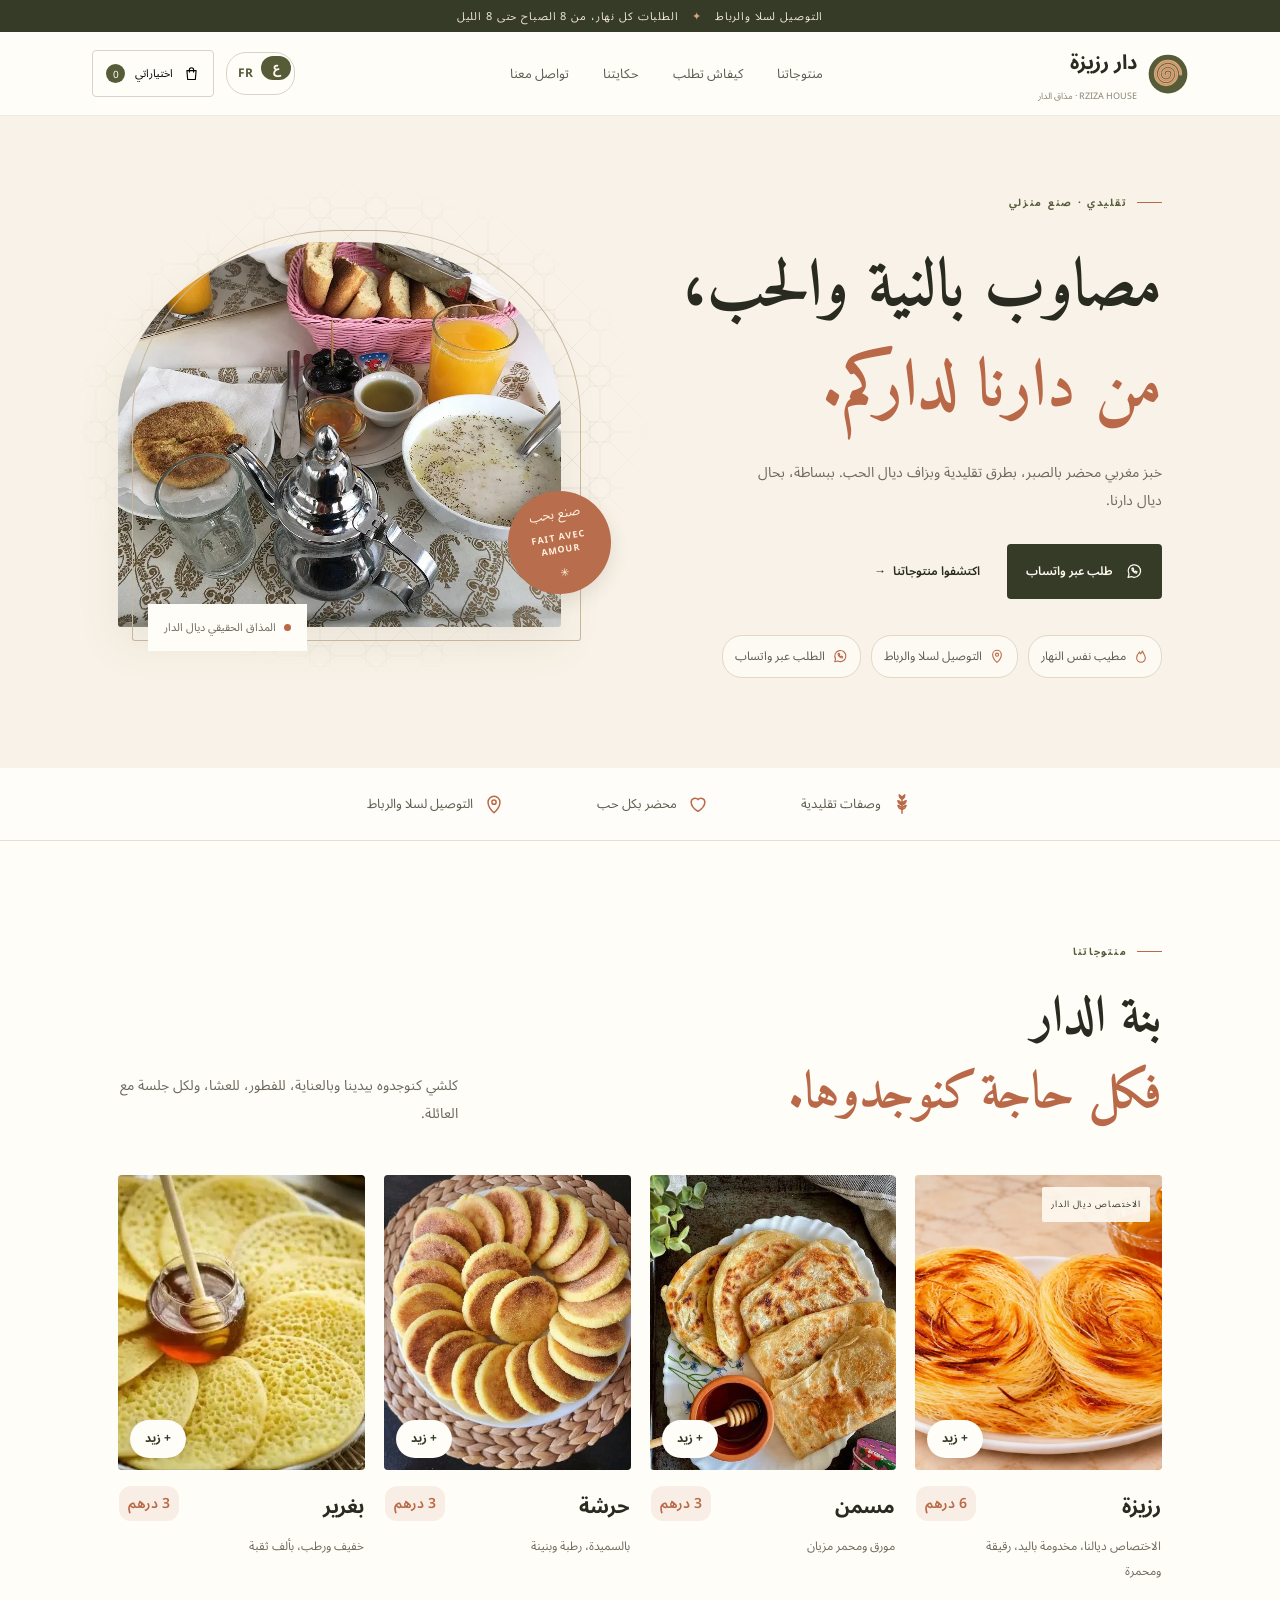
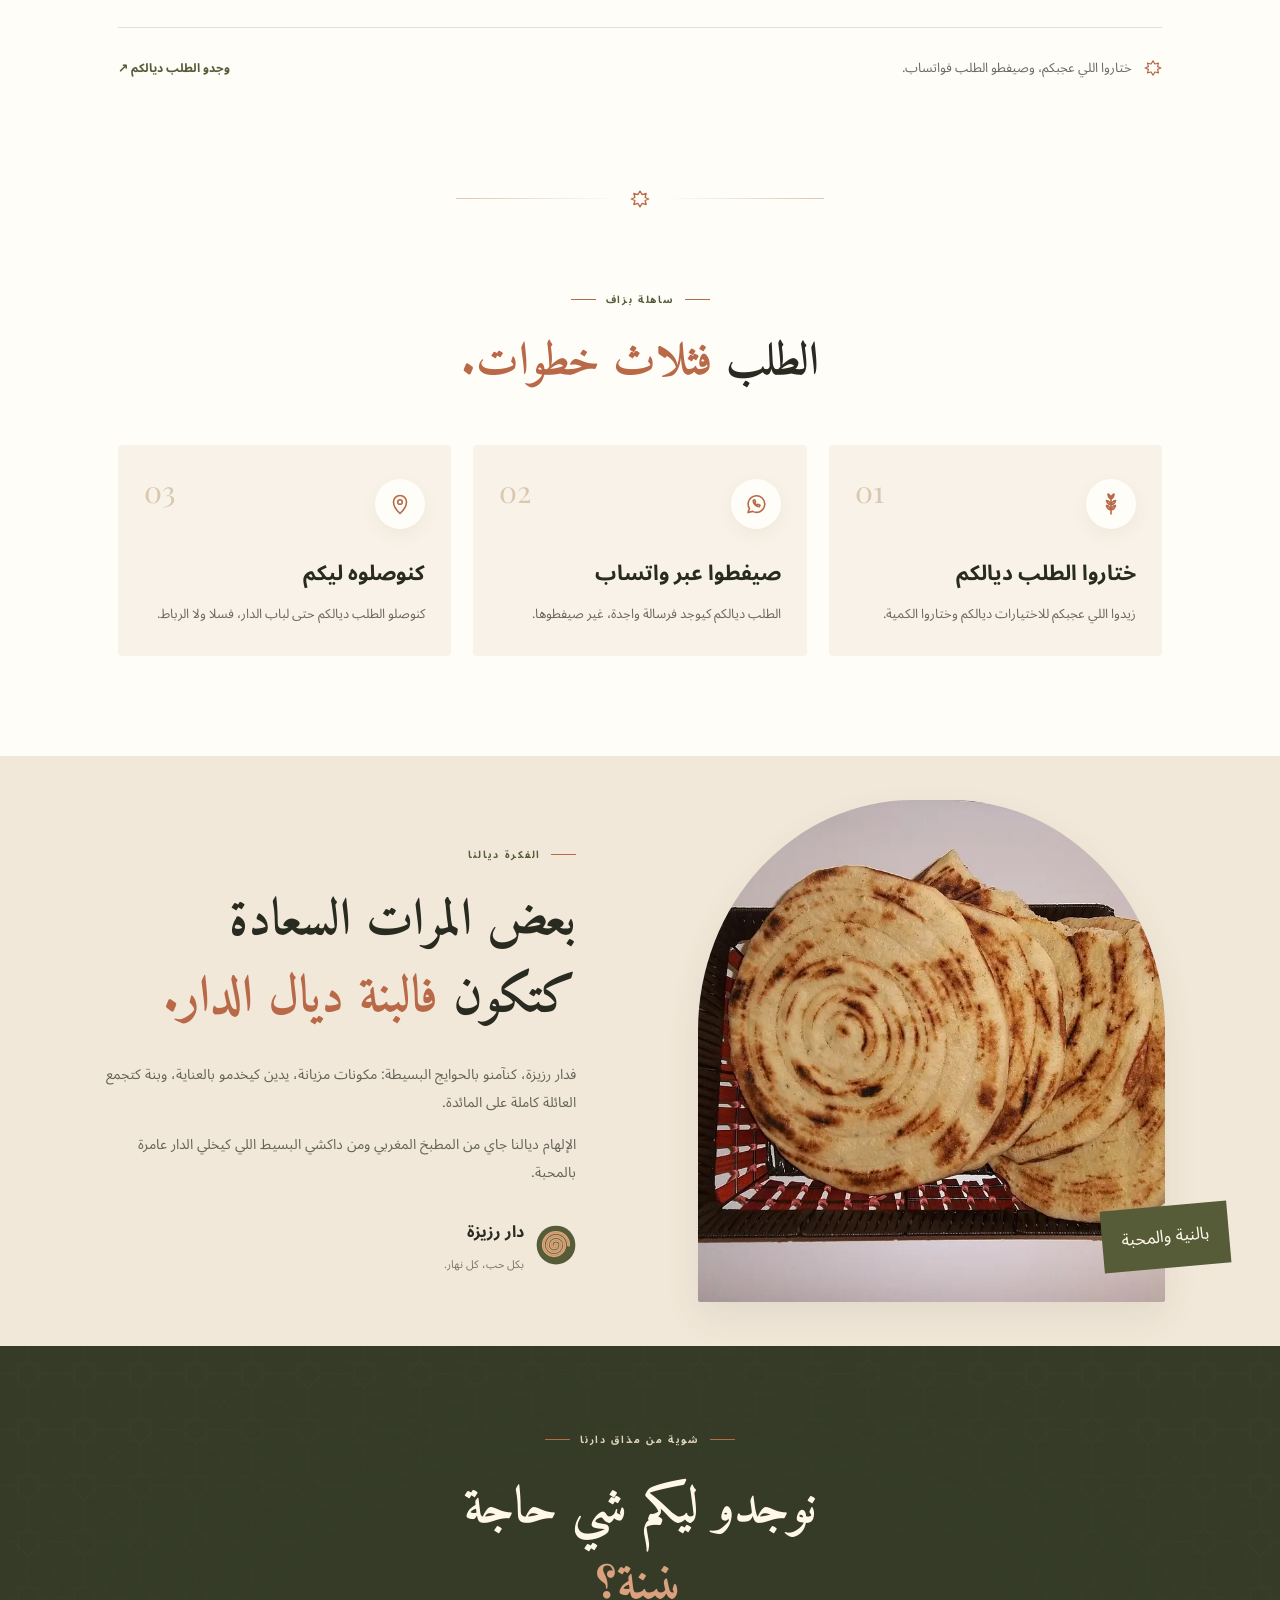
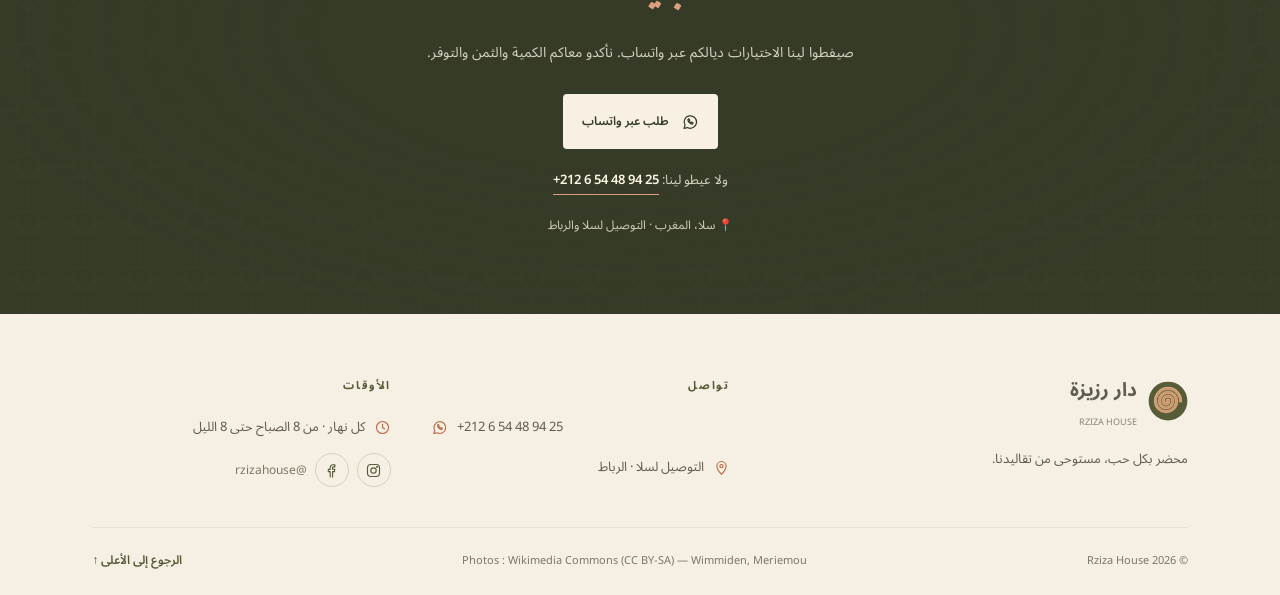
==== public/index.html @ 45915859 "Shop photos for msemen, harcha and baghrir Replaces the Wikimedia placeholders (and their credits) a" ====
<!doctype html>
<html lang="ar" dir="rtl">
<head>
  <meta charset="utf-8">
  <meta name="viewport" content="width=device-width,initial-scale=1">
  <meta name="theme-color" content="#f8f2e8">
  <title>دار رزيزة | Rziza House — مذاق الدار</title>
  <meta name="description" content="دار رزيزة — خبز مغربي تقليدي مصاوب بالنية والحب فسلا، كنوصلوه لسلا والرباط. طلب الرزيزة، المسمن، الحرشة والبغرير عبر واتساب.">

  <!-- Aperçu du lien quand il est partagé (WhatsApp, Facebook...).
       Changez le numéro ?v= quand vous remplacez og.jpg, sinon WhatsApp garde l'ancienne image. -->
  <meta property="og:type" content="website">
  <meta property="og:locale" content="ar_MA">
  <meta property="og:locale:alternate" content="fr_MA">
  <meta property="og:site_name" content="دار رزيزة · Rziza House">
  <meta property="og:title" content="دار رزيزة | Rziza House — مذاق الدار">
  <meta property="og:description" content="خبز مغربي مصاوب فالدار بسلا، كنوصلوه لسلا والرباط: الرزيزة، المسمن، الحرشة، البغرير. الطلب عبر واتساب.">
  <meta property="og:url" content="https://rziza-house.pages.dev/">
  <meta property="og:image" content="https://rziza-house.pages.dev/images/og.jpg?v=2">
  <meta property="og:image:width" content="1200">
  <meta property="og:image:height" content="630">
  <meta property="og:image:alt" content="دار رزيزة — مذاق الدار، التوصيل لسلا والرباط">
  <meta name="twitter:card" content="summary_large_image">
  <link rel="canonical" href="https://rziza-house.pages.dev/">

  <link rel="icon" href="favicon.svg" type="image/svg+xml">
  <link rel="preconnect" href="https://fonts.googleapis.com">
  <link rel="preconnect" href="https://fonts.gstatic.com" crossorigin>
  <link rel="stylesheet" href="https://fonts.googleapis.com/css2?family=DM+Sans:wght@400;500;600;700&family=Playfair+Display:wght@500;600;700&family=Noto+Sans+Arabic:wght@400;500;600;700&family=Amiri:wght@400;700&display=swap">
  <link rel="stylesheet" href="theme.css">
  <!-- Photo d'accueil chargée tout de suite (même fichier que celui choisi dans theme.css) -->
  <link rel="preload" as="image" type="image/webp" href="images/hero-640.webp" media="(max-width: 640px)">
  <link rel="preload" as="image" type="image/webp" href="images/hero.webp" media="(min-width: 641px)">

  <script src="products.js" defer></script>
  <script src="translations.js" defer></script>
  <script src="app.js" defer></script>
</head>
<body class="rtl">

<!-- Logo et icônes, réutilisés plus bas avec <use href="#..."> -->
<svg class="sprite" aria-hidden="true" focusable="false">
  <symbol id="logo-mark" viewBox="0 0 64 64">
    <circle cx="32" cy="32" r="31" fill="#565b38"/>
    <path d="M30.5 32A1.5 1.5 0 0 1 33.5 32A4.6 4.6 0 0 1 24.3 32A7.7 7.7 0 0 1 39.7 32A10.8 10.8 0 0 1 18.1 32A13.9 13.9 0 0 1 45.9 32A17 17 0 0 1 11.9 32A20.1 20.1 0 0 1 52.1 32" fill="none" stroke="#d8a77c" stroke-width="5" stroke-linecap="round"/>
    <path d="M30.5 32A1.5 1.5 0 0 1 33.5 32A4.6 4.6 0 0 1 24.3 32A7.7 7.7 0 0 1 39.7 32A10.8 10.8 0 0 1 18.1 32A13.9 13.9 0 0 1 45.9 32A17 17 0 0 1 11.9 32A20.1 20.1 0 0 1 52.1 32" fill="none" stroke="#a8683f" stroke-width="1.2" stroke-linecap="round" opacity=".45"/>
  </symbol>
  <symbol id="i-wheat" viewBox="0 0 24 24"><path d="M12 22V7M12 7c-2-1-3-3-3-5 2 1 3 3 3 5Zm0 0c2-1 3-3 3-5-2 1-3 3-3 5Zm0 6c-2.5-.5-4-2.5-4.5-4.5 2.5.5 4 2.5 4.5 4.5Zm0 0c2.5-.5 4-2.5 4.5-4.5-2.5.5-4 2.5-4.5 4.5Zm0 5c-2.5-.5-4-2.5-4.5-4.5 2.5.5 4 2.5 4.5 4.5Zm0 0c2.5-.5 4-2.5 4.5-4.5-2.5.5-4 2.5-4.5 4.5Z"/></symbol>
  <symbol id="i-heart" viewBox="0 0 24 24"><path d="M12 20s-7.5-4.6-7.5-10.2A4.3 4.3 0 0 1 12 7.2a4.3 4.3 0 0 1 7.5 2.6C19.5 15.4 12 20 12 20Z"/></symbol>
  <symbol id="i-pin" viewBox="0 0 24 24"><path d="M12 21.5s-6.5-5.8-6.5-11.5a6.5 6.5 0 0 1 13 0c0 5.7-6.5 11.5-6.5 11.5Z"/><circle cx="12" cy="10" r="2.3"/></symbol>
  <symbol id="i-flame" viewBox="0 0 24 24"><path d="M12 21.5a6.5 6.5 0 0 0 6.5-6.5c0-4.3-3.2-6.4-4.3-10.5-1 3-3 4.3-3 4.3s-1-1.1-1.2-3C7.7 8 5.5 11.2 5.5 15a6.5 6.5 0 0 0 6.5 6.5Z"/></symbol>
  <symbol id="i-chat" viewBox="0 0 24 24"><path d="M4 20.5l1.4-4.1A8.3 8.3 0 1 1 8.6 19.4L4 20.5Z"/><path d="M9.2 8.6c-.3 2.9 3.3 6.5 6.2 6.2l.6-1.6-2-1-.9.8c-1-.4-1.9-1.3-2.3-2.3l.8-.9-1-2-1.4.8Z"/></symbol>
  <symbol id="i-bag" viewBox="0 0 24 24"><path d="M5.5 8h13l-1.1 12.5H6.6L5.5 8Z"/><path d="M9 10V6.8a3 3 0 0 1 6 0V10"/></symbol>
  <symbol id="i-clock" viewBox="0 0 24 24"><circle cx="12" cy="12" r="8.5"/><path d="M12 7.5V12l3 2"/></symbol>
  <symbol id="i-instagram" viewBox="0 0 24 24"><rect x="3.5" y="3.5" width="17" height="17" rx="5"/><circle cx="12" cy="12" r="3.8"/><circle cx="17" cy="7" r=".6"/></symbol>
  <symbol id="i-facebook" viewBox="0 0 24 24"><path d="M13.5 21v-7.5h2.7l.4-3.2h-3.1V8.4c0-.9.3-1.6 1.6-1.6h1.7V4a21 21 0 0 0-2.5-.1c-2.4 0-4.1 1.5-4.1 4.2v2.3H7.5v3.2h2.7V21"/></symbol>
  <symbol id="i-star" viewBox="0 0 24 24"><path d="M12 2.5l2.6 4.2 4.8-1.3-1.3 4.8 4.4 1.8-4.4 1.8 1.3 4.8-4.8-1.3L12 21.5l-2.6-4.2-4.8 1.3 1.3-4.8L1.5 12l4.4-1.8-1.3-4.8 4.8 1.3L12 2.5Z"/></symbol>
</svg>

<div class="topline">
  <span data-i18n="topline">التوصيل لسلا والرباط</span>
  <span class="top-dot">✦</span>
  <span data-i18n="topline2">الطلبات كل نهار، من 8 الصباح حتى 8 الليل</span>
</div>

<header class="header" id="siteHeader">
  <a class="brand" href="#accueil" aria-label="Rziza House">
    <svg class="brand-mark" aria-hidden="true"><use href="#logo-mark"/></svg>
    <span class="brand-copy">
      <strong data-i18n="brandName">دار رزيزة</strong>
      <small data-i18n="brandSub">RZIZA HOUSE · مذاق الدار</small>
    </span>
  </a>
  <nav class="nav" id="mainNav">
    <a href="#produits" data-i18n="navProducts">منتوجاتنا</a>
    <a href="#commander" data-i18n="navHow">كيفاش تطلب</a>
    <a href="#histoire" data-i18n="navStory">حكايتنا</a>
    <a href="#contact" data-i18n="navContact">تواصل معنا</a>
  </nav>
  <div class="header-actions">
    <button id="langBtn" class="lang-toggle" type="button" data-i18n-aria="langLabel" aria-label="بدل اللغة">
      <span data-lang="fr">FR</span><span data-lang="ar">ع</span>
    </button>
    <button id="cartBtn" class="cart-btn" type="button">
      <svg class="icon" aria-hidden="true"><use href="#i-bag"/></svg>
      <span data-i18n="basket">اختياراتي</span>
      <span id="cartCount" class="cart-count">0</span>
    </button>
    <button id="menuBtn" class="menu-btn" type="button" aria-expanded="false" aria-controls="mainNav" data-i18n-aria="menuLabel" aria-label="القائمة">☰</button>
  </div>
</header>

<main>
  <section class="hero" id="accueil">
    <div class="hero-copy">
      <div class="eyebrow"><span class="eyebrow-line"></span><span data-i18n="eyebrow">تقليدي · صنع منزلي</span></div>
      <h1 data-i18n="heroTitle">مصاوب بالنية والحب،<br><em>من دارنا لداركم.</em></h1>
      <p class="hero-text" data-i18n="heroText">خبز مغربي محضر بالصبر، بطرق تقليدية وبزاف ديال الحب. ببساطة، بحال ديال دارنا.</p>
      <div class="hero-buttons">
        <a id="heroWhatsapp" class="btn btn-dark" href="#" target="_blank" rel="noopener">
          <svg class="icon" aria-hidden="true"><use href="#i-chat"/></svg>
          <span data-i18n="whatsappCta">طلب عبر واتساب</span>
        </a>
        <a class="text-link" href="#produits"><span data-i18n="discover">اكتشفوا منتوجاتنا</span><span class="arrow">→</span></a>
      </div>
      <ul class="hero-badges">
        <li><svg class="icon" aria-hidden="true"><use href="#i-flame"/></svg><span data-i18n="badgeFresh">مطيب نفس النهار</span></li>
        <li><svg class="icon" aria-hidden="true"><use href="#i-pin"/></svg><span data-i18n="badgeDelivery">التوصيل لسلا والرباط</span></li>
        <li><svg class="icon" aria-hidden="true"><use href="#i-chat"/></svg><span data-i18n="badgeWhatsapp">الطلب عبر واتساب</span></li>
      </ul>
    </div>
    <div class="hero-visual">
      <div class="hero-photo"></div>
      <div class="hero-stamp"><span>صنع بحب</span><strong>FAIT AVEC<br>AMOUR</strong><span class="stamp-star">✳</span></div>
      <div class="hero-caption"><span class="caption-dot"></span><span data-i18n="heroCaption">المذاق الحقيقي ديال الدار</span></div>
    </div>
  </section>

  <section class="promise-strip">
    <div><svg class="promise-icon" aria-hidden="true"><use href="#i-wheat"/></svg><span data-i18n="promise1">وصفات تقليدية</span></div>
    <div><svg class="promise-icon" aria-hidden="true"><use href="#i-heart"/></svg><span data-i18n="promise2">محضر بكل حب</span></div>
    <div><svg class="promise-icon" aria-hidden="true"><use href="#i-pin"/></svg><span data-i18n="promise3">التوصيل لسلا والرباط</span></div>
  </section>

  <section class="products section-pad" id="produits">
    <div class="section-heading" data-reveal>
      <div>
        <div class="eyebrow"><span class="eyebrow-line"></span><span data-i18n="ourSelection">منتوجاتنا</span></div>
        <h2 data-i18n="productsTitle">بنة الدار<br><em>فكل حاجة كنوجدوها.</em></h2>
      </div>
      <p data-i18n="productsIntro">كلشي كنوجدوه بيدينا وبالعناية، للفطور، للعشا، ولكل جلسة مع العائلة.</p>
    </div>
    <!-- Les cartes produits sont créées par app.js à partir de products.js -->
    <div class="product-grid" id="productGrid" data-reveal></div>
    <div class="order-hint">
      <svg class="hint-icon" aria-hidden="true"><use href="#i-star"/></svg>
      <span data-i18n="orderHint">ختاروا اللي عجبكم، وصيفطو الطلب فواتساب.</span>
      <button id="orderFromProducts" class="inline-link" type="button" data-i18n="startOrder">وجدو الطلب ديالكم ↗</button>
    </div>
  </section>

  <section class="how section-pad" id="commander">
    <div class="ornament" aria-hidden="true"><span></span><svg><use href="#i-star"/></svg><span></span></div>
    <div class="how-heading" data-reveal>
      <div class="eyebrow"><span class="eyebrow-line"></span><span data-i18n="howEyebrow">ساهلة بزاف</span><span class="eyebrow-line"></span></div>
      <h2 data-i18n="howTitle">الطلب <em>فثلاث خطوات.</em></h2>
    </div>
    <ol class="steps" data-reveal>
      <li>
        <span class="step-icon"><svg aria-hidden="true"><use href="#i-wheat"/></svg></span>
        <span class="step-num">01</span>
        <h3 data-i18n="step1Title">ختاروا الطلب ديالكم</h3>
        <p data-i18n="step1Text">زيدوا اللي عجبكم للاختيارات ديالكم وختاروا الكمية.</p>
      </li>
      <li>
        <span class="step-icon"><svg aria-hidden="true"><use href="#i-chat"/></svg></span>
        <span class="step-num">02</span>
        <h3 data-i18n="step2Title">صيفطوا عبر واتساب</h3>
        <p data-i18n="step2Text">الطلب ديالكم كيوجد فرسالة واجدة، غير صيفطوها.</p>
      </li>
      <li>
        <span class="step-icon"><svg aria-hidden="true"><use href="#i-pin"/></svg></span>
        <span class="step-num">03</span>
        <h3 data-i18n="step3Title">كنوصلوه ليكم</h3>
        <p data-i18n="step3Text">كنوصلو الطلب ديالكم حتى لباب الدار، فسلا ولا الرباط.</p>
      </li>
    </ol>
  </section>

  <section class="story" id="histoire">
    <div class="story-image">
      <div class="story-image-inner"></div>
      <span class="story-label">بالنية والمحبة</span>
    </div>
    <div class="story-copy" data-reveal>
      <div class="eyebrow"><span class="eyebrow-line"></span><span data-i18n="ourPhilosophy">الفكرة ديالنا</span></div>
      <h2 data-i18n="storyTitle">بعض المرات السعادة<br>كتكون <em>فالبنة ديال الدار.</em></h2>
      <p data-i18n="storyP1">فدار رزيزة، كنآمنو بالحوايج البسيطة: مكونات مزيانة، يدين كيخدمو بالعناية، وبنة كتجمع العائلة كاملة على المائدة.</p>
      <p data-i18n="storyP2">الإلهام ديالنا جاي من المطبخ المغربي ومن داكشي البسيط اللي كيخلي الدار عامرة بالمحبة.</p>
      <div class="signature">
        <svg class="signature-mark" aria-hidden="true"><use href="#logo-mark"/></svg>
        <span><strong data-i18n="brandName">دار رزيزة</strong><small data-i18n="signature">بكل حب، كل نهار.</small></span>
      </div>
    </div>
  </section>

  <section class="cta" id="contact">
    <div class="cta-inner" data-reveal>
      <div class="eyebrow"><span class="eyebrow-line"></span><span data-i18n="freshFromUs">شوية من مذاق دارنا</span><span class="eyebrow-line"></span></div>
      <h2 data-i18n="ctaTitle">نوجدو ليكم شي حاجة<br><em>بنينة؟</em></h2>
      <p data-i18n="ctaText">صيفطوا لينا الاختيارات ديالكم عبر واتساب. نأكدو معاكم الكمية والثمن والتوفر.</p>
      <a id="contactWhatsapp" class="btn btn-cream" href="#" target="_blank" rel="noopener">
        <svg class="icon" aria-hidden="true"><use href="#i-chat"/></svg>
        <span data-i18n="whatsappCta">طلب عبر واتساب</span>
      </a>
      <p class="cta-phone"><span data-i18n="orCall">ولا عيطو لينا:</span> <a data-phone-link href="#" dir="ltr"></a></p>
      <small data-i18n="areaNote">📍 سلا، المغرب · التوصيل لسلا والرباط</small>
    </div>
  </section>
</main>

<footer class="footer">
  <div class="footer-grid">
    <div class="footer-about">
      <a class="brand footer-brand" href="#accueil">
        <svg class="brand-mark" aria-hidden="true"><use href="#logo-mark"/></svg>
        <span class="brand-copy">
          <strong data-i18n="brandName">دار رزيزة</strong>
          <small data-i18n="footerSub">RZIZA HOUSE</small>
        </span>
      </a>
      <p data-i18n="footerLine">محضر بكل حب، مستوحى من تقاليدنا.</p>
    </div>
    <div class="footer-col">
      <h4 data-i18n="footerContact">تواصل</h4>
      <a class="footer-item" data-phone-link href="#" dir="ltr"><svg class="icon" aria-hidden="true"><use href="#i-chat"/></svg><span data-phone></span></a>
      <p class="footer-item"><svg class="icon" aria-hidden="true"><use href="#i-pin"/></svg><span data-i18n="footerZones">التوصيل لسلا · الرباط</span></p>
    </div>
    <div class="footer-col">
      <h4 data-i18n="footerHours">الأوقات</h4>
      <p class="footer-item"><svg class="icon" aria-hidden="true"><use href="#i-clock"/></svg><span data-i18n="hoursText">كل نهار · من 8 الصباح حتى 8 الليل</span></p>
      <div class="socials">
        <a id="instagramLink" href="#" aria-label="Instagram"><svg class="icon" aria-hidden="true"><use href="#i-instagram"/></svg></a>
        <a id="facebookLink" href="#" aria-label="Facebook"><svg class="icon" aria-hidden="true"><use href="#i-facebook"/></svg></a>
        <span class="social-handle">@rzizahouse</span>
      </div>
    </div>
  </div>
  <div class="footer-bottom">
    <span>© <span id="year">2026</span> Rziza House</span>
    <span class="credits">Photos : Wikimedia Commons (CC BY-SA) — Wimmiden, Meriemou</span>
    <a href="#accueil" class="back-top" data-i18n="backTop">الرجوع إلى الأعلى ↑</a>
  </div>
</footer>

<!-- Panier -->
<div id="cartOverlay" class="overlay" hidden>
  <section class="cart-panel" role="dialog" aria-modal="true" aria-labelledby="cartTitle">
    <div class="cart-header">
      <div>
        <span class="eyebrow"><span class="eyebrow-line"></span><span data-i18n="yourSelection">اختياراتكم</span></span>
        <h2 id="cartTitle" data-i18n="cartTitle">السلة ديالكم</h2>
      </div>
      <button id="closeCart" class="close-btn" type="button" data-i18n-aria="closeLabel" aria-label="سد">×</button>
    </div>

    <div id="cartItems" class="cart-items"></div>
    <div id="cartEmpty" class="cart-empty">
      <svg class="cart-empty-icon" aria-hidden="true"><use href="#i-bag"/></svg>
      <p data-i18n="emptyCart">مازال ما اخترتوا حتى منتوج.</p>
      <button id="browseBtn" class="inline-link" type="button" data-i18n="browseProducts">اكتشفوا المنتوجات ↗</button>
    </div>

    <div class="cart-bottom">
      <div id="cartTotal" class="cart-total" hidden>
        <span data-i18n="totalLabel">المجموع التقريبي</span>
        <strong id="cartTotalValue"></strong>
      </div>

      <div id="orderDetails" class="order-details" hidden>
        <span class="details-title" data-i18n="detailsTitle">المعلومات ديالكم</span>
        <label class="field">
          <span data-i18n="nameLabel">السمية ديالكم</span>
          <input id="custName" type="text" autocomplete="given-name" maxlength="60">
        </label>
        <div class="delivery-fields">
          <small class="delivery-note" data-i18n="deliveryNote">التوصيل غير لسلا والرباط.</small>
          <div class="mode-toggle" role="radiogroup">
            <label><input type="radio" name="city" value="sale" checked><span data-i18n="citySale">سلا</span></label>
            <label><input type="radio" name="city" value="rabat"><span data-i18n="cityRabat">الرباط</span></label>
          </div>
          <label class="field">
            <span data-i18n="addressLabel">الحي / العنوان</span>
            <input id="custAddress" type="text" autocomplete="street-address" maxlength="120">
          </label>
        </div>
        <label class="field">
          <span data-i18n="whenLabel">إمتى؟</span>
          <input id="custWhen" type="text" maxlength="60" data-i18n-ph="whenPlaceholder" placeholder="مثلاً غدا الصباح">
        </label>
      </div>

      <p data-i18n="priceNote">الثمن تقريبي وبلا مصاريف التوصيل. كلشي كيتأكد عبر واتساب.</p>
      <button id="sendOrder" class="btn btn-dark order-submit" type="button">
        <span data-i18n="sendWhatsapp">صيفط الطلب عبر واتساب</span>
        <svg class="icon" aria-hidden="true"><use href="#i-chat"/></svg>
      </button>
    </div>
  </section>
</div>

<button id="floatOrder" class="float-order" type="button">
  <svg class="icon" aria-hidden="true"><use href="#i-chat"/></svg>
  <span data-i18n="orderShortcut">طلب</span>
  <span id="floatCount" class="float-count" hidden>0</span>
</button>
<div id="toast" class="toast" role="status" aria-live="polite"></div>

</body>
</html>
---- public/theme.css ----
:root {
  --cream: #f8f2e8;
  --paper: #fffdf8;
  --ink: #292b20;
  --muted: #777568;
  --olive: #565b38;
  --olive-dark: #353b27;
  --terracotta: #b96947;
  --line: #e7dfd1;
  --serif: "Playfair Display", Georgia, serif;
  --sans: "DM Sans", Arial, sans-serif;
  --arabic: "Noto Sans Arabic", sans-serif;
  --arabic-display: "Amiri", "Noto Sans Arabic", serif;
  --radius: 4px;
}
* {
  box-sizing: border-box;
}
[hidden] {
  display: none !important;
}
html {
  scroll-behavior: smooth;
  scroll-padding-top: 90px;
}
body {
  margin: 0;
  background: var(--paper);
  color: var(--ink);
  font-family: var(--sans);
  font-size: 14px;
  -webkit-font-smoothing: antialiased;
}
button,
a {
  font: inherit;
}
a {
  color: inherit;
  text-decoration: none;
}
button {
  cursor: pointer;
}
.topline {
  height: 32px;
  background: var(--olive-dark);
  color: #f4e9d7;
  display: flex;
  align-items: center;
  justify-content: center;
  gap: 13px;
  font-size: 11px;
  letter-spacing: 0.08em;
}
.top-dot {
  color: #d8a77c;
}
.header {
  height: 84px;
  display: flex;
  align-items: center;
  justify-content: space-between;
  padding: 0 7.2%;
  border-bottom: 1px solid rgba(65, 62, 47, 0.09);
  background: var(--paper);
  position: sticky;
  top: 0;
  z-index: 10;
  transition:
    height 0.25s,
    box-shadow 0.25s;
}
.header.scrolled {
  height: 70px;
  box-shadow: 0 6px 24px #3a33200f;
}
.brand {
  display: flex;
  align-items: center;
  gap: 11px;
}
.brand-mark {
  width: 40px;
  height: 40px;
  flex-shrink: 0;
  transition:
    width 0.25s,
    height 0.25s;
}
.header.scrolled .brand-mark {
  width: 34px;
  height: 34px;
}
.brand-copy {
  display: flex;
  flex-direction: column;
  gap: 3px;
}
.brand-copy strong {
  font-family: var(--serif);
  font-size: 20px;
  letter-spacing: -0.04em;
}
.brand-copy small {
  font-size: 9px;
  letter-spacing: 0.12em;
  color: #898675;
}
.nav {
  display: flex;
  gap: 34px;
  color: #5e5d51;
  font-size: 13px;
}
.nav a:hover,
.text-link:hover,
.inline-link:hover {
  color: var(--terracotta);
}
.header-actions {
  display: flex;
  align-items: center;
  gap: 12px;
}
.lang-toggle {
  display: flex;
  border: 1px solid #d8d3c7;
  background: transparent;
  border-radius: 20px;
  padding: 3px;
  direction: ltr;
}
.lang-toggle span {
  min-width: 30px;
  padding: 5px 8px;
  border-radius: 16px;
  font-size: 12px;
  font-weight: 700;
  color: var(--olive);
  text-align: center;
  transition:
    background 0.2s,
    color 0.2s;
}
.lang-toggle span[data-lang="ar"] {
  font-family: var(--arabic);
  font-size: 13px;
  line-height: 1.1;
}
.lang-toggle span.active {
  background: var(--olive);
  color: #fff8eb;
}
.cart-btn {
  border: 1px solid #d8d3c7;
  background: transparent;
  border-radius: var(--radius);
  padding: 11px 13px;
  font-size: 11px;
  display: flex;
  gap: 10px;
  align-items: center;
}
.cart-count {
  display: grid;
  place-items: center;
  background: var(--olive);
  color: white;
  border-radius: 50%;
  width: 19px;
  height: 19px;
  font-size: 10px;
}
.menu-btn {
  display: none;
  border: 0;
  background: transparent;
  font-size: 22px;
}
.hero {
  padding: 76px 9.2% 78px;
  display: grid;
  grid-template-columns: 1fr 0.93fr;
  gap: 8%;
  align-items: center;
  min-height: 540px;
  background: var(--cream);
  overflow: hidden;
}
.hero-copy {
  max-width: 530px;
  padding-bottom: 12px;
}
.eyebrow {
  display: flex;
  align-items: center;
  gap: 10px;
  font-size: 10px;
  font-weight: 700;
  letter-spacing: 0.17em;
  color: var(--olive);
}
.eyebrow-line {
  height: 1px;
  width: 25px;
  background: var(--terracotta);
  display: inline-block;
}
.hero h1,
.section-heading h2,
.story h2,
.cta h2 {
  font-family: var(--serif);
  font-weight: 500;
  letter-spacing: -0.055em;
  line-height: 1.12;
}
.hero h1 {
  font-size: clamp(43px, 5.2vw, 70px);
  margin: 26px 0 20px;
}
.hero h1 em,
.section-heading h2 em,
.story h2 em,
.cta h2 em {
  font-weight: 500;
  color: var(--terracotta);
}
.hero-text {
  font-size: 14px;
  line-height: 1.95;
  color: #6c6a5e;
  max-width: 425px;
}
.hero-buttons {
  display: flex;
  align-items: center;
  gap: 27px;
  margin-top: 29px;
}
.btn {
  display: inline-flex;
  align-items: center;
  justify-content: center;
  gap: 24px;
  padding: 15px 19px;
  border: 0;
  font-size: 12px;
  font-weight: 600;
  transition:
    transform 0.2s,
    background 0.2s;
}
.btn:hover {
  transform: translateY(-2px);
}
.btn-dark {
  background: var(--olive-dark);
  color: #fffaf0;
}
.btn-dark:hover {
  background: #4d5634;
}
.text-link {
  font-size: 12px;
  font-weight: 600;
}
.text-link .arrow {
  padding-left: 7px;
}
.hero-badges {
  display: flex;
  flex-wrap: wrap;
  gap: 10px;
  margin: 36px 0 0;
  padding: 0;
  list-style: none;
}
.hero-badges li {
  display: flex;
  align-items: center;
  gap: 7px;
  padding: 8px 12px;
  background: #fffdf8b3;
  border: 1px solid #e3d8c4;
  border-radius: 20px;
  font-size: 12px;
  color: #5f5d51;
}
.hero-badges .icon {
  width: 16px;
  height: 16px;
  color: var(--terracotta);
}
.hero-visual {
  position: relative;
  z-index: 0;
  min-width: 0;
  padding: 12px 20px 24px 0;
}
.hero-visual:after {
  content: "";
  position: absolute;
  inset: -50px -70px -30px -50px;
  z-index: -1;
  background: url("data:image/svg+xml,%3Csvg%20xmlns%3D%22http%3A%2F%2Fwww.w3.org%2F2000%2Fsvg%22%20width%3D%2256%22%20height%3D%2256%22%20viewBox%3D%220%200%2056%2056%22%3E%3Cg%20fill%3D%22none%22%20stroke%3D%22%23565b38%22%20stroke-opacity%3D%220.16%22%20stroke-width%3D%221%22%3E%3Crect%20x%3D%2218%22%20y%3D%2218%22%20width%3D%2220%22%20height%3D%2220%22%2F%3E%3Crect%20x%3D%2218%22%20y%3D%2218%22%20width%3D%2220%22%20height%3D%2220%22%20transform%3D%22rotate(45%2028%2028)%22%2F%3E%3Cpath%20d%3D%22M28%200v13.9M28%2042.1V56M0%2028h13.9M42.1%2028H56M0%200l18%2018M56%200L38%2018M0%2056l18-18M56%2056L38%2038%22%2F%3E%3C%2Fg%3E%3C%2Fsvg%3E");
  -webkit-mask-image: radial-gradient(closest-side, #000 55%, transparent);
  mask-image: radial-gradient(closest-side, #000 55%, transparent);
  pointer-events: none;
}
.hero-photo {
  height: 385px;
  background-image: url("images/hero.jpg");
  background-image: image-set(url("images/hero.webp") type("image/webp"), url("images/hero.jpg") type("image/jpeg"));
  background-size: cover;
  background-position: center;
  border-radius: 46% 46% 3px 3px;
  box-shadow: 0 16px 45px #67573a17;
}
.hero-visual:before {
  content: "";
  position: absolute;
  inset: 0 0 10px 14px;
  border: 1px solid #c8b69c;
  border-radius: 46% 46% 3px 3px;
  pointer-events: none;
}
.hero-stamp {
  position: absolute;
  left: -30px;
  bottom: 57px;
  width: 103px;
  height: 103px;
  border-radius: 50%;
  background: #b86d4c;
  color: #fff2df;
  display: flex;
  flex-direction: column;
  align-items: center;
  justify-content: center;
  gap: 4px;
  transform: rotate(-10deg);
  box-shadow: 0 7px 18px #54331f1c;
}
.hero-stamp span:first-child {
  font-family: var(--arabic);
  font-size: 13px;
}
.hero-stamp strong {
  text-align: center;
  font-size: 9px;
  letter-spacing: 0.12em;
  line-height: 1.4;
}
.stamp-star {
  font-size: 11px;
}
.hero-caption {
  position: absolute;
  bottom: 0;
  right: 30px;
  display: flex;
  align-items: center;
  gap: 8px;
  background: var(--paper);
  padding: 12px 16px;
  font-size: 11px;
  color: #6d6b5d;
}
.caption-dot {
  width: 7px;
  height: 7px;
  background: var(--terracotta);
  border-radius: 50%;
}
.promise-strip {
  display: flex;
  justify-content: center;
  gap: 8%;
  padding: 22px 5%;
  background: #fffdf9;
  border-bottom: 1px solid var(--line);
}
.promise-strip > div {
  display: flex;
  align-items: center;
  gap: 10px;
  color: #5f5e50;
  font-size: 13px;
}
.promise-icon {
  width: 22px;
  height: 22px;
  color: var(--terracotta);
}
.section-pad {
  padding: 100px 9.2%;
}
.section-heading {
  display: flex;
  justify-content: space-between;
  align-items: end;
  gap: 40px;
  margin-bottom: 42px;
}
.section-heading h2,
.story h2 {
  font-size: clamp(36px, 4vw, 52px);
  margin: 18px 0 0;
}
.section-heading > p {
  max-width: 340px;
  color: #6c6a5e;
  font-size: 14px;
  line-height: 1.9;
  margin: 0 0 5px;
}
.product-grid {
  display: grid;
  grid-template-columns: repeat(4, minmax(0, 1fr));
  gap: 19px;
}
.product-card {
  min-width: 0;
}
.product-image {
  position: relative;
  height: clamp(190px, 23vw, 300px);
  background-color: #e8decb;
  border-radius: var(--radius);
  overflow: hidden;
}
.product-photo {
  position: absolute;
  inset: 0;
  background-size: cover;
  background-position: center;
  transition: transform 0.6s ease;
}
.product-card:hover .product-photo {
  transform: scale(1.05);
}
.product-image:after {
  content: "";
  position: absolute;
  inset: 0;
  background: linear-gradient(180deg, #00000012, transparent 35%, #0000000a);
  pointer-events: none;
}
.product-tag {
  position: absolute;
  top: 12px;
  left: 12px;
  border-radius: 2px;
  background: #fffaf0e8;
  color: var(--olive-dark);
  padding: 8px 9px;
  font-size: 9px;
  letter-spacing: 0.1em;
  z-index: 1;
}
.card-actions {
  position: absolute;
  right: 12px;
  bottom: 12px;
  z-index: 2;
}
.add-btn {
  height: 38px;
  padding: 0 15px;
  border: 0;
  border-radius: 20px;
  background: var(--paper);
  color: var(--olive-dark);
  font-size: 12px;
  font-weight: 700;
  box-shadow: 0 4px 14px #2a24171f;
  transition:
    background 0.2s,
    color 0.2s,
    transform 0.2s;
}
.add-btn:hover {
  background: var(--olive);
  color: white;
  transform: translateY(-1px);
}
.card-stepper {
  display: flex;
  align-items: center;
  gap: 4px;
  height: 38px;
  padding: 3px;
  border-radius: 20px;
  background: var(--olive);
  color: #fff;
  box-shadow: 0 4px 14px #2a24171f;
}
.card-stepper button {
  width: 32px;
  height: 32px;
  border: 0;
  border-radius: 50%;
  background: #ffffff1f;
  color: #fff;
  font-size: 17px;
}
.card-stepper button:hover {
  background: #ffffff38;
}
.card-stepper span {
  min-width: 18px;
  text-align: center;
  font-size: 13px;
  font-weight: 700;
}
.product-info {
  display: flex;
  align-items: start;
  justify-content: space-between;
  padding: 16px 1px 0;
}
.product-info h3 {
  font-family: var(--serif);
  font-size: 20px;
  font-weight: 500;
  margin: 0 0 6px;
}
.product-info p {
  font-size: 12px;
  color: #6f6c5f;
  margin: 0;
}
.order-hint {
  margin-top: 43px;
  padding-top: 20px;
  border-top: 1px solid var(--line);
  display: flex;
  align-items: center;
  gap: 12px;
  color: #6e6c60;
  font-size: 13px;
}
.hint-icon {
  width: 18px;
  height: 18px;
  flex-shrink: 0;
  color: var(--terracotta);
}
.inline-link {
  border: 0;
  background: transparent;
  color: var(--olive);
  font-size: 12px;
  font-weight: 700;
  margin-left: auto;
  padding: 8px 0;
}
.story {
  display: grid;
  grid-template-columns: 1fr 1fr;
  background: #f1e8d9;
  min-height: 560px;
}
.story-image {
  position: relative;
  min-height: 500px;
  padding: 44px 9% 44px 18%;
}
.story-image-inner {
  height: 100%;
  min-height: 420px;
  background: #e4d6bd center/cover;
  border-radius: 46% 46% 2px 2px;
  box-shadow: 0 15px 35px #55432b16;
}
/* The photo is only loaded once app.js sees the section coming into view. */
.story-image-inner.loaded {
  background-image: url("images/story.jpg");
  background-image: image-set(url("images/story.webp") type("image/webp"), url("images/story.jpg") type("image/jpeg"));
}
.story-label {
  position: absolute;
  left: 8%;
  bottom: 78px;
  background: var(--olive);
  color: #fff7e9;
  font-family: var(--arabic);
  font-size: 17px;
  padding: 13px 19px;
  transform: rotate(-5deg);
}
.story-copy {
  padding: 88px 15% 70px 10%;
  align-self: center;
}
.story-copy h2 {
  margin-bottom: 24px;
}
.story-copy p {
  color: #66645a;
  line-height: 1.95;
  font-size: 14px;
}
.signature {
  display: flex;
  align-items: center;
  gap: 12px;
  margin-top: 28px;
}
.signature-mark {
  width: 40px;
  height: 40px;
}
.signature > span:last-child {
  display: flex;
  flex-direction: column;
  gap: 4px;
}
.signature strong {
  font-family: var(--serif);
  font-size: 16px;
}
.signature small {
  color: #7c7666;
  font-size: 11px;
}
.cta {
  position: relative;
  overflow: hidden;
  text-align: center;
  background:
    radial-gradient(ellipse at center, var(--olive-dark) 35%, #353b27d9 75%),
    url("data:image/svg+xml,%3Csvg%20xmlns%3D%22http%3A%2F%2Fwww.w3.org%2F2000%2Fsvg%22%20width%3D%2256%22%20height%3D%2256%22%20viewBox%3D%220%200%2056%2056%22%3E%3Cg%20fill%3D%22none%22%20stroke%3D%22%23f8f0e3%22%20stroke-opacity%3D%220.13%22%20stroke-width%3D%221%22%3E%3Crect%20x%3D%2218%22%20y%3D%2218%22%20width%3D%2220%22%20height%3D%2220%22%2F%3E%3Crect%20x%3D%2218%22%20y%3D%2218%22%20width%3D%2220%22%20height%3D%2220%22%20transform%3D%22rotate(45%2028%2028)%22%2F%3E%3Cpath%20d%3D%22M28%200v13.9M28%2042.1V56M0%2028h13.9M42.1%2028H56M0%200l18%2018M56%200L38%2018M0%2056l18-18M56%2056L38%2038%22%2F%3E%3C%2Fg%3E%3C%2Fsvg%3E") var(--olive-dark);
  color: #fff8e9;
  padding: 83px 20px 76px;
}
.cta .eyebrow {
  justify-content: center;
  color: #e2d5bc;
}
.cta h2 {
  font-size: clamp(37px, 4vw, 53px);
  margin: 21px 0 15px;
}
.cta h2 em {
  color: #dba07e;
}
.cta-inner > p {
  max-width: 440px;
  margin: 0 auto;
  color: #d4d1c1;
  font-size: 14px;
  line-height: 1.9;
}
.btn-cream {
  margin-top: 27px;
  background: #f8f0e3;
  color: var(--olive-dark);
}
.cta-inner > small {
  display: block;
  margin-top: 20px;
  color: #d2cdbb;
  font-size: 12px;
}
.cta-phone {
  margin-top: 18px !important;
  font-size: 13px !important;
}
.cta-phone a {
  color: #fff8e9;
  font-weight: 600;
  border-bottom: 1px solid #dba07e;
}
.footer {
  padding: 56px 7.2% 22px;
  background: #f6efe3;
  color: #5f5d51;
}
.footer-grid {
  display: grid;
  grid-template-columns: 1.4fr 1fr 1fr;
  gap: 40px;
  padding-bottom: 34px;
  border-bottom: 1px solid var(--line);
}
.footer-about p {
  max-width: 280px;
  margin: 16px 0 0;
  font-size: 13px;
  line-height: 1.8;
}
.footer h4 {
  margin: 4px 0 16px;
  font-size: 11px;
  font-weight: 700;
  letter-spacing: 0.15em;
  text-transform: uppercase;
  color: var(--olive);
}
.footer-item {
  display: flex;
  align-items: center;
  gap: 9px;
  margin: 0 0 12px;
  font-size: 13px;
}
.footer-item .icon {
  width: 17px;
  height: 17px;
  color: var(--terracotta);
}
a.footer-item:hover {
  color: var(--terracotta);
}
.socials {
  display: flex;
  align-items: center;
  gap: 8px;
  margin-top: 6px;
}
.socials a {
  display: grid;
  place-items: center;
  width: 34px;
  height: 34px;
  border: 1px solid #d8cfbf;
  border-radius: 50%;
  color: var(--olive);
  transition:
    background 0.2s,
    color 0.2s;
}
.socials a:hover {
  background: var(--olive);
  color: #fff;
}
.socials .icon {
  width: 17px;
  height: 17px;
}
.social-handle {
  font-size: 12px;
  color: #7c7666;
}
.footer-brand .brand-copy strong {
  font-size: 19px;
}
.footer-bottom {
  display: flex;
  align-items: center;
  justify-content: space-between;
  gap: 20px;
  padding-top: 20px;
  font-size: 11px;
  color: #7c7666;
}
.credits {
  flex: 1;
  text-align: center;
}
.back-top {
  font-size: 12px;
  color: var(--olive);
  font-weight: 600;
}
.overlay {
  position: fixed;
  inset: 0;
  background: #201f18a3;
  z-index: 30;
  display: flex;
  justify-content: flex-end;
  backdrop-filter: blur(3px);
}
.cart-panel {
  width: min(450px, 100%);
  height: 100%;
  background: var(--paper);
  padding: 30px;
  display: flex;
  flex-direction: column;
  overflow: auto;
  box-shadow: -15px 0 45px #00000012;
}
.cart-header {
  display: flex;
  align-items: start;
  justify-content: space-between;
  padding-bottom: 25px;
  border-bottom: 1px solid var(--line);
}
.cart-header h2 {
  font-family: var(--serif);
  font-size: 35px;
  font-weight: 500;
  margin: 12px 0 0;
}
.close-btn {
  border: 0;
  background: transparent;
  font-size: 31px;
  color: #777568;
}
.cart-items {
  flex: 1;
}
.cart-row {
  display: flex;
  align-items: center;
  justify-content: space-between;
  padding: 20px 0;
  border-bottom: 1px solid var(--line);
}
.cart-row-info {
  display: flex;
  flex-direction: column;
  gap: 6px;
}
.cart-row-info strong {
  font-family: var(--serif);
  font-size: 19px;
  font-weight: 500;
}
.cart-row-info small {
  font-size: 10px;
  color: #858171;
}
.qty-controls {
  display: flex;
  align-items: center;
  gap: 13px;
}
.qty-controls button {
  width: 29px;
  height: 29px;
  background: transparent;
  border: 1px solid var(--line);
  font-size: 17px;
  color: var(--olive);
}
.qty-controls span {
  font-size: 12px;
  min-width: 8px;
  text-align: center;
}
.cart-empty {
  flex: 1;
  display: flex;
  align-items: center;
  justify-content: center;
  flex-direction: column;
  color: #898575;
}
.cart-empty-icon {
  width: 38px;
  height: 38px;
  color: #c5a28b;
}
.cart-empty p {
  font-size: 12px;
}
.cart-empty .inline-link {
  margin-left: 0;
}
.cart-bottom {
  padding-top: 20px;
  border-top: 1px solid var(--line);
}
.cart-bottom > p {
  font-size: 12px;
  line-height: 1.7;
  color: #7c796b;
}
.order-submit {
  width: 100%;
  margin-top: 10px;
  justify-content: space-between;
}
.locked {
  overflow: hidden;
}
.rtl {
  font-family: var(--arabic), sans-serif;
}
.rtl .topline,
.rtl .eyebrow,
.rtl .hero-badges,
.rtl .promise-strip,
.rtl .product-info,
.rtl .order-hint,
.rtl .steps,
.rtl .footer {
  direction: rtl;
}
.rtl .brand-copy small,
.brand-copy small [lang="ar"] {
  letter-spacing: 0;
}
.rtl .hero h1,
.rtl .section-heading h2,
.rtl .how h2,
.rtl .story h2,
.rtl .cta h2 {
  font-family: var(--arabic-display);
  font-weight: 700;
  letter-spacing: 0;
  line-height: 1.5;
}
/* Arabic has no italic: highlighted words keep only the colour */
.rtl em {
  font-style: normal;
}
.rtl h1 em,
.rtl h2 em,
.rtl .how h2 em {
  font-weight: 700;
}
.rtl .steps h3,
.rtl .product-info h3,
.rtl .brand-copy strong,
.rtl .signature strong,
.rtl .cart-header h2,
.rtl .cart-row-info strong {
  font-family: var(--arabic);
  font-weight: 700;
  letter-spacing: 0;
}
.rtl .hero-text,
.rtl .section-heading > p,
.rtl .story-copy p,
.rtl .cta-inner > p {
  line-height: 2;
}
.rtl .hero-buttons,
.rtl .header-actions {
  direction: rtl;
}
.rtl .text-link .arrow {
  padding-left: 0;
  padding-right: 7px;
}
.rtl .hero-stamp {
  left: auto;
  right: -30px;
}
.rtl .hero-caption {
  right: auto;
  left: 30px;
}
.rtl .product-tag {
  left: auto;
  right: 12px;
}
.rtl .card-actions {
  right: auto;
  left: 12px;
}
.rtl .story-image {
  padding: 44px 18% 44px 9%;
}
.rtl .story-label {
  left: auto;
  right: 8%;
}
.rtl .story-copy {
  padding: 88px 10% 70px 15%;
}
.rtl .inline-link {
  margin-left: 0;
  margin-right: auto;
}
.rtl .cart-panel {
  text-align: right;
}
.rtl .cart-header,
.rtl .cart-row,
.rtl .cart-bottom {
  direction: rtl;
}
.rtl .nav {
  direction: rtl;
}
.remove-link {
  border: 0;
  background: none;
  padding: 0;
  color: #7c7666;
  font-size: 11px;
  text-decoration: underline;
  text-underline-offset: 3px;
  text-align: start;
}
.remove-link:hover {
  color: var(--terracotta);
}
.cart-count.bump {
  animation: bump 0.4s;
}
@keyframes bump {
  50% {
    transform: scale(1.35);
  }
}
.cart-btn.bump {
  animation: bag-catch 0.45s ease-out;
}
@keyframes bag-catch {
  30% {
    transform: translateY(3px) scale(1.06, 0.94);
  }
  65% {
    transform: translateY(-2px) scale(0.98, 1.03);
  }
}
/* Product photo flying into the bag (see flyToBag in app.js) */
.fly-item {
  position: fixed;
  z-index: 60;
  border-radius: 50%;
  background-size: cover;
  background-position: center;
  border: 3px solid #fff8e9;
  box-shadow: 0 10px 24px #3a33203d;
  pointer-events: none;
  will-change: transform;
}
.toast {
  position: fixed;
  left: 50%;
  bottom: 24px;
  transform: translate(-50%, 20px);
  background: var(--olive-dark);
  color: #fff8e9;
  padding: 12px 18px;
  font-size: 13px;
  border-radius: 3px;
  opacity: 0;
  pointer-events: none;
  transition:
    opacity 0.25s,
    transform 0.25s;
  z-index: 40;
  box-shadow: 0 8px 24px #0000002a;
  max-width: calc(100% - 32px);
}
.toast.show {
  opacity: 1;
  transform: translate(-50%, 0);
}
.float-order {
  display: none;
}
.float-count {
  display: grid;
  place-items: center;
  min-width: 20px;
  height: 20px;
  padding: 0 5px;
  border-radius: 10px;
  background: #f8f0e3;
  color: var(--olive-dark);
  font-size: 11px;
}
.order-details {
  display: grid;
  gap: 12px;
  padding: 6px 0 18px;
}
.details-title {
  font-size: 10px;
  font-weight: 700;
  letter-spacing: 0.15em;
  color: var(--olive);
}
.field {
  display: flex;
  flex-direction: column;
  gap: 6px;
  font-size: 12px;
  color: #6c6a5e;
}
.field input {
  border: 1px solid var(--line);
  background: #fff;
  padding: 11px 12px;
  font: inherit;
  font-size: 16px;
  color: var(--ink);
  border-radius: 2px;
  width: 100%;
}
.field input:focus {
  outline: 2px solid var(--olive);
  outline-offset: -1px;
}
.mode-toggle {
  display: grid;
  grid-template-columns: 1fr 1fr;
  gap: 8px;
}
.mode-toggle label {
  position: relative;
}
.mode-toggle input {
  position: absolute;
  opacity: 0;
  pointer-events: none;
}
.mode-toggle span {
  display: block;
  text-align: center;
  padding: 11px;
  border: 1px solid var(--line);
  font-size: 13px;
  cursor: pointer;
}
.mode-toggle input:checked + span {
  background: var(--olive);
  border-color: var(--olive);
  color: #fff;
}
.mode-toggle input:focus-visible + span {
  outline: 2px solid var(--terracotta);
  outline-offset: 2px;
}
.product-price {
  padding: 3px 9px;
  border-radius: 12px;
  background: #b969471a;
  font-size: 14px;
  font-weight: 600;
  color: var(--terracotta);
  white-space: nowrap;
}
.row-price {
  font-size: 11px;
  color: #7c7666;
}
.cart-total {
  display: flex;
  justify-content: space-between;
  align-items: baseline;
  padding: 2px 0 14px;
  font-size: 13px;
  color: #6c6a5e;
}
.cart-total strong {
  font-family: var(--serif);
  font-size: 22px;
  font-weight: 500;
  color: var(--ink);
}
.delivery-fields {
  display: grid;
  gap: 12px;
}
.delivery-note {
  font-size: 12px;
  color: var(--terracotta);
}
/* ---------- Icons, steps, ornament, reveal ---------- */
.sprite {
  position: absolute;
  width: 0;
  height: 0;
  overflow: hidden;
}
.icon,
.promise-icon,
.hint-icon,
.step-icon svg,
.ornament svg,
.cart-empty-icon {
  fill: none;
  stroke: currentColor;
  stroke-width: 1.6;
  stroke-linecap: round;
  stroke-linejoin: round;
}
.icon {
  width: 18px;
  height: 18px;
  flex-shrink: 0;
}
.cart-btn .icon {
  width: 17px;
  height: 17px;
}
.btn {
  gap: 12px;
  border-radius: var(--radius);
}
.order-submit {
  border-radius: var(--radius);
}
.how {
  text-align: center;
  padding-top: 0;
}
.ornament {
  display: flex;
  align-items: center;
  justify-content: center;
  gap: 14px;
  padding-bottom: 80px;
  color: var(--terracotta);
}
.ornament span {
  height: 1px;
  width: min(160px, 30%);
  background: linear-gradient(90deg, transparent, #d9c8ad);
}
.ornament span:last-child {
  background: linear-gradient(270deg, transparent, #d9c8ad);
}
.ornament svg {
  width: 20px;
  height: 20px;
}
.how-heading .eyebrow {
  justify-content: center;
}
.how h2 {
  font-family: var(--serif);
  font-weight: 500;
  letter-spacing: -0.055em;
  line-height: 1.12;
  font-size: clamp(34px, 3.6vw, 46px);
  margin: 18px 0 48px;
}
.how h2 em {
  font-weight: 500;
  color: var(--terracotta);
}
.steps {
  display: grid;
  grid-template-columns: repeat(3, minmax(0, 1fr));
  gap: 22px;
  margin: 0;
  padding: 0;
  list-style: none;
}
.steps li {
  position: relative;
  padding: 34px 26px 30px;
  background: var(--cream);
  border-radius: var(--radius);
  text-align: start;
}
.step-icon {
  display: grid;
  place-items: center;
  width: 50px;
  height: 50px;
  border-radius: 50%;
  background: var(--paper);
  color: var(--terracotta);
  box-shadow: 0 6px 18px #6a52300f;
}
.step-icon svg {
  width: 24px;
  height: 24px;
}
.step-num {
  position: absolute;
  top: 26px;
  right: 26px;
  font-family: var(--serif);
  font-size: 30px;
  color: #d9c8ad;
}
.rtl .step-num {
  right: auto;
  left: 26px;
}
.steps h3 {
  margin: 22px 0 8px;
  font-family: var(--serif);
  font-size: 21px;
  font-weight: 500;
}
.steps p {
  margin: 0;
  font-size: 13px;
  line-height: 1.8;
  color: #6c6a5e;
}
.reveal-ready [data-reveal] {
  opacity: 0;
  transform: translateY(18px);
  transition:
    opacity 0.7s ease,
    transform 0.7s ease;
}
.reveal-ready [data-reveal].in-view {
  opacity: 1;
  transform: none;
}
@media (min-width: 1400px) {
  .hero {
    padding-left: max(9.2%, calc((100% - 1200px) / 2));
    padding-right: max(9.2%, calc((100% - 1200px) / 2));
  }
  .section-pad {
    padding-left: max(9.2%, calc((100% - 1200px) / 2));
    padding-right: max(9.2%, calc((100% - 1200px) / 2));
  }
}
@media (max-width: 900px) {
  .header {
    padding: 0 4%;
  }
  .nav {
    gap: 17px;
  }
  .hero {
    padding: 60px 6%;
    gap: 5%;
  }
  .hero h1 {
    font-size: 49px;
  }
  .hero-photo {
    height: 330px;
  }
  .section-pad {
    padding: 76px 6%;
  }
  .product-grid {
    grid-template-columns: repeat(2, minmax(0, 1fr));
    gap: 28px 18px;
  }
  .product-image {
    height: clamp(240px, 42vw, 360px);
  }
  .story-copy {
    padding: 65px 8%;
  }
  .story-image {
    padding-left: 10%;
    padding-right: 10%;
  }
  .story-label {
    left: 3%;
  }
  .rtl .story-copy {
    padding: 65px 8%;
  }
  .rtl .story-image {
    padding-left: 10%;
    padding-right: 10%;
  }
  .rtl .story-label {
    right: 3%;
  }
  .promise-strip {
    gap: 4%;
  }
  .steps {
    gap: 14px;
  }
  .steps li {
    padding: 28px 18px 24px;
  }
  .footer-grid {
    gap: 28px;
  }
}
@media (max-width: 640px) {
  .topline {
    font-size: 10px;
    gap: 8px;
  }
  .header {
    height: 72px;
  }
  .brand-mark,
  .header.scrolled .brand-mark {
    width: 34px;
    height: 34px;
  }
  .header.scrolled {
    height: 64px;
  }
  .lang-toggle span {
    min-width: 26px;
    padding: 4px 6px;
  }
  .cart-btn .icon {
    display: none;
  }
  .brand-copy strong {
    font-size: 17px;
  }
  .brand-copy small {
    font-size: 8px;
  }
  .nav {
    display: none;
    position: absolute;
    top: 71px;
    left: 0;
    right: 0;
    background: var(--paper);
    padding: 22px 7%;
    border-bottom: 1px solid var(--line);
    flex-direction: column;
    gap: 22px;
  }
  .nav.nav-open {
    display: flex;
  }
  .menu-btn {
    display: block;
  }
  .cart-btn {
    padding: 8px;
  }
  .cart-btn [data-i18n="basket"] {
    display: none;
  }
  .header-actions {
    gap: 5px;
  }
  .hero {
    grid-template-columns: 1fr;
    padding: 50px 7% 40px;
    gap: 30px;
  }
  .hero h1 {
    font-size: 48px;
    margin-top: 22px;
  }
  .hero-text {
    font-size: 13px;
  }
  .hero-badges {
    margin-top: 26px;
    gap: 8px;
  }
  .hero-badges li {
    font-size: 11px;
    padding: 7px 10px;
  }
  .hero-buttons {
    flex-wrap: wrap;
    gap: 18px;
  }
  .hero-visual {
    width: 88%;
    margin: auto;
    padding: 0 12px 22px 0;
  }
  .hero-photo {
    height: 320px;
    background-image: image-set(url("images/hero-640.webp") type("image/webp"), url("images/hero.jpg") type("image/jpeg"));
  }
  .hero-visual:before {
    inset: 0 0 9px 9px;
  }
  .hero-stamp {
    width: 84px;
    height: 84px;
    left: -20px;
    bottom: 53px;
  }
  .hero-stamp span:first-child {
    font-size: 11px;
  }
  .hero-stamp strong {
    font-size: 8px;
  }
  .hero-caption {
    right: 5px;
    font-size: 10px;
    padding: 10px;
  }
  .promise-strip {
    display: grid;
    grid-template-columns: 1fr;
    gap: 12px;
    padding: 21px 8%;
  }
  .promise-strip > div {
    font-size: 12px;
  }
  .section-pad {
    padding: 67px 7%;
  }
  .section-heading {
    display: block;
    margin-bottom: 30px;
  }
  .section-heading h2 {
    font-size: 39px;
  }
  .section-heading > p {
    margin-top: 17px;
  }
  .product-grid {
    gap: 25px 12px;
  }
  .product-image {
    height: clamp(175px, 57vw, 290px);
  }
  .product-info h3 {
    font-size: 18px;
  }
  .product-info p {
    font-size: 11px;
    line-height: 1.5;
  }
  .product-tag {
    font-size: 8px;
    top: 8px;
    left: 8px;
  }
  .card-actions {
    right: 8px;
    bottom: 8px;
  }
  .add-btn {
    height: 34px;
    padding: 0 12px;
    font-size: 11px;
  }
  .card-stepper {
    height: 34px;
  }
  .card-stepper button {
    width: 28px;
    height: 28px;
  }
  .ornament {
    padding-bottom: 56px;
  }
  .steps {
    grid-template-columns: 1fr;
    gap: 14px;
  }
  .steps li {
    padding: 26px 22px 24px;
  }
  .order-hint {
    align-items: flex-start;
    flex-wrap: wrap;
    line-height: 1.7;
  }
  .order-hint .inline-link {
    width: 100%;
    margin-left: 30px;
    text-align: left;
  }
  .story {
    grid-template-columns: 1fr;
  }
  .story-image {
    min-height: 350px;
    padding: 35px 15%;
  }
  .story-image-inner {
    min-height: 310px;
  }
  .story-image-inner.loaded {
    background-image: image-set(url("images/story-640.webp") type("image/webp"), url("images/story.jpg") type("image/jpeg"));
  }
  .story-label {
    bottom: 53px;
    left: 7%;
  }
  .story-copy {
    padding: 48px 8% 55px;
  }
  .story-copy h2 {
    font-size: 38px;
  }
  .cta {
    padding: 68px 7% 62px;
  }
  .cta h2 {
    font-size: 39px;
  }
  .footer {
    padding: 44px 7% 96px;
  }
  .footer-grid {
    grid-template-columns: 1fr 1fr;
    gap: 30px 20px;
  }
  .footer-about {
    grid-column: 1 / -1;
  }
  .footer-bottom {
    flex-direction: column;
    align-items: flex-start;
    gap: 8px;
  }
  .credits {
    text-align: start;
    line-height: 1.6;
  }
  .float-order {
    display: flex;
    position: fixed;
    right: 16px;
    bottom: 16px;
    z-index: 20;
    align-items: center;
    gap: 9px;
    border: 0;
    background: var(--olive-dark);
    color: #fff8e9;
    padding: 14px 19px;
    border-radius: 30px;
    font-size: 13px;
    font-weight: 600;
    box-shadow: 0 8px 24px #0000002e;
  }
  .rtl .float-order {
    right: auto;
    left: 16px;
  }
  .toast {
    bottom: 84px;
  }
  .cart-panel {
    padding: 24px;
  }
  .rtl .hero-stamp {
    left: auto;
    right: -20px;
  }
  .rtl .hero-caption {
    right: auto;
    left: 5px;
  }
  .rtl .product-tag {
    left: auto;
    right: 8px;
  }
  .rtl .card-actions {
    right: auto;
    left: 8px;
  }
  .rtl .order-hint .inline-link {
    margin-right: 30px;
    margin-left: 0;
    text-align: right;
  }
  .rtl .story-label {
    left: auto;
    right: 7%;
  }
}
@media (prefers-reduced-motion: reduce) {
  *,
  *::before,
  *::after {
    scroll-behavior: auto !important;
    transition: none !important;
    animation: none !important;
  }
}
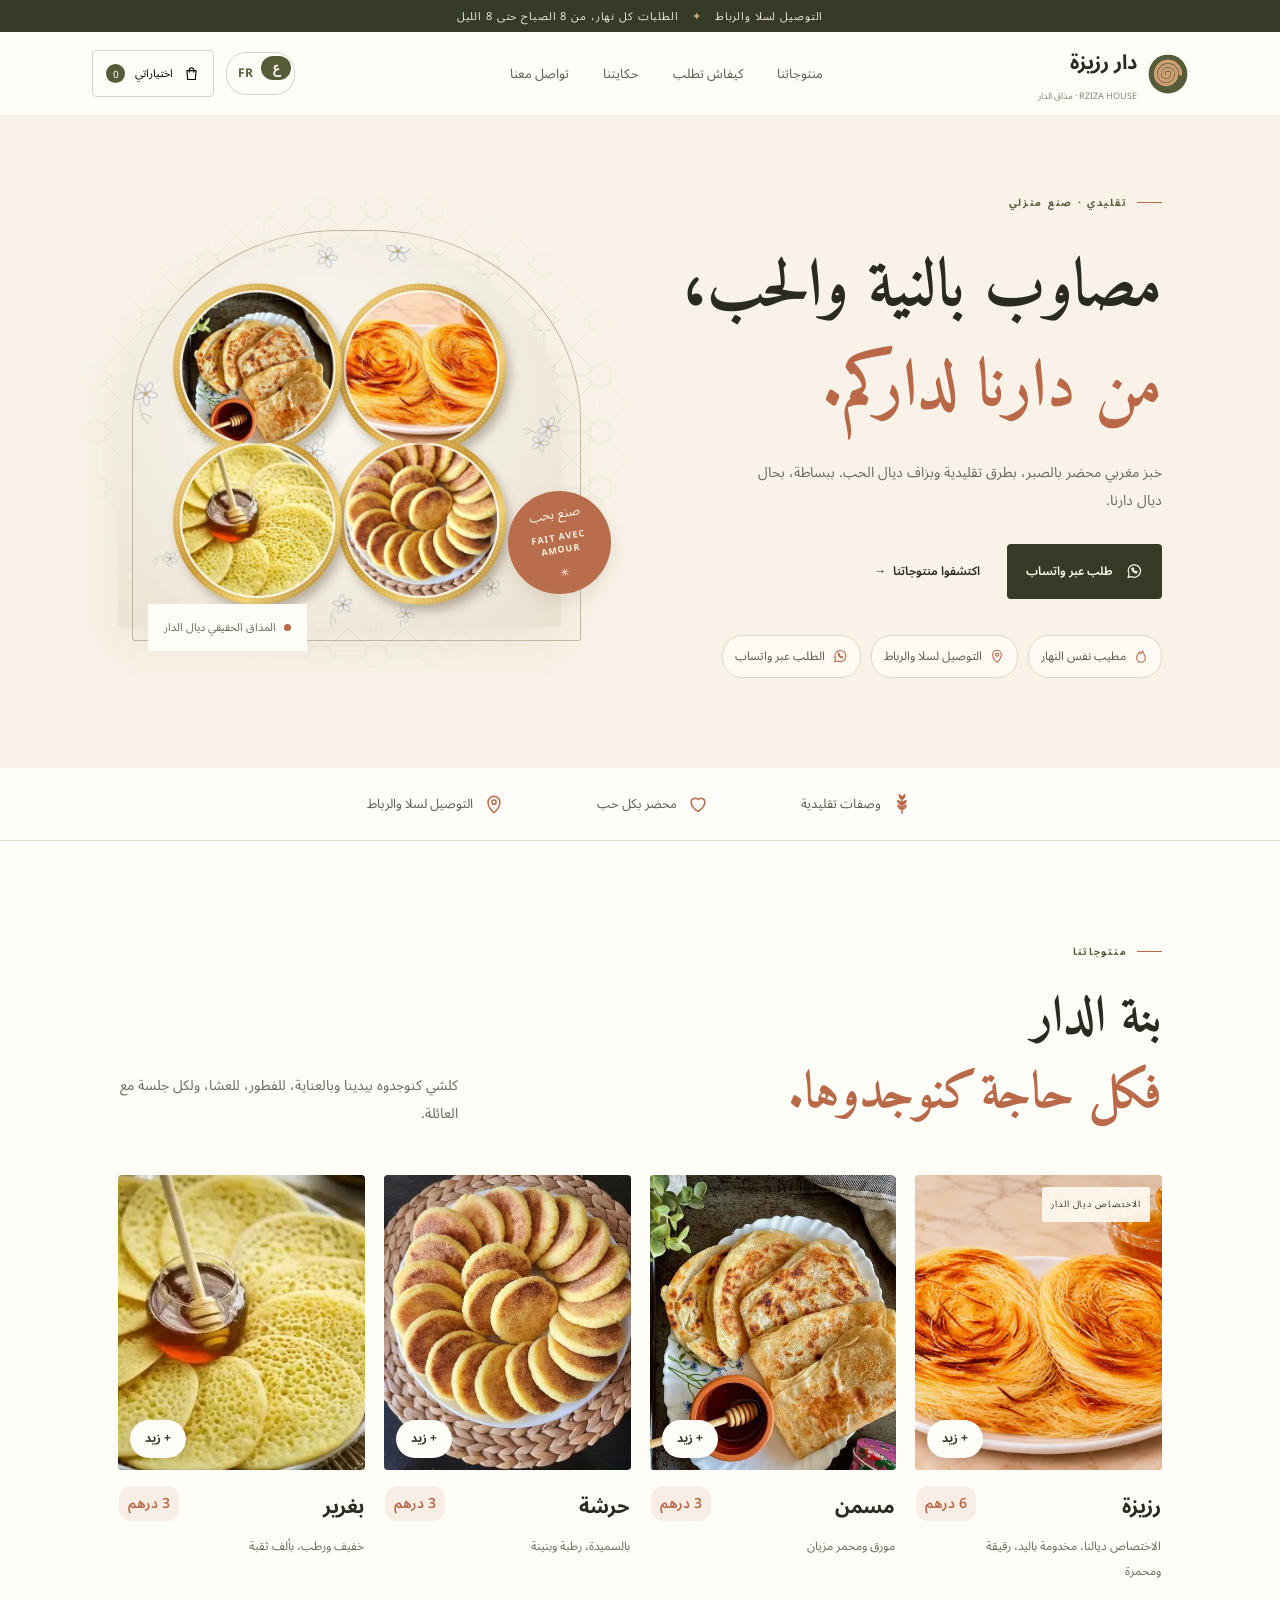
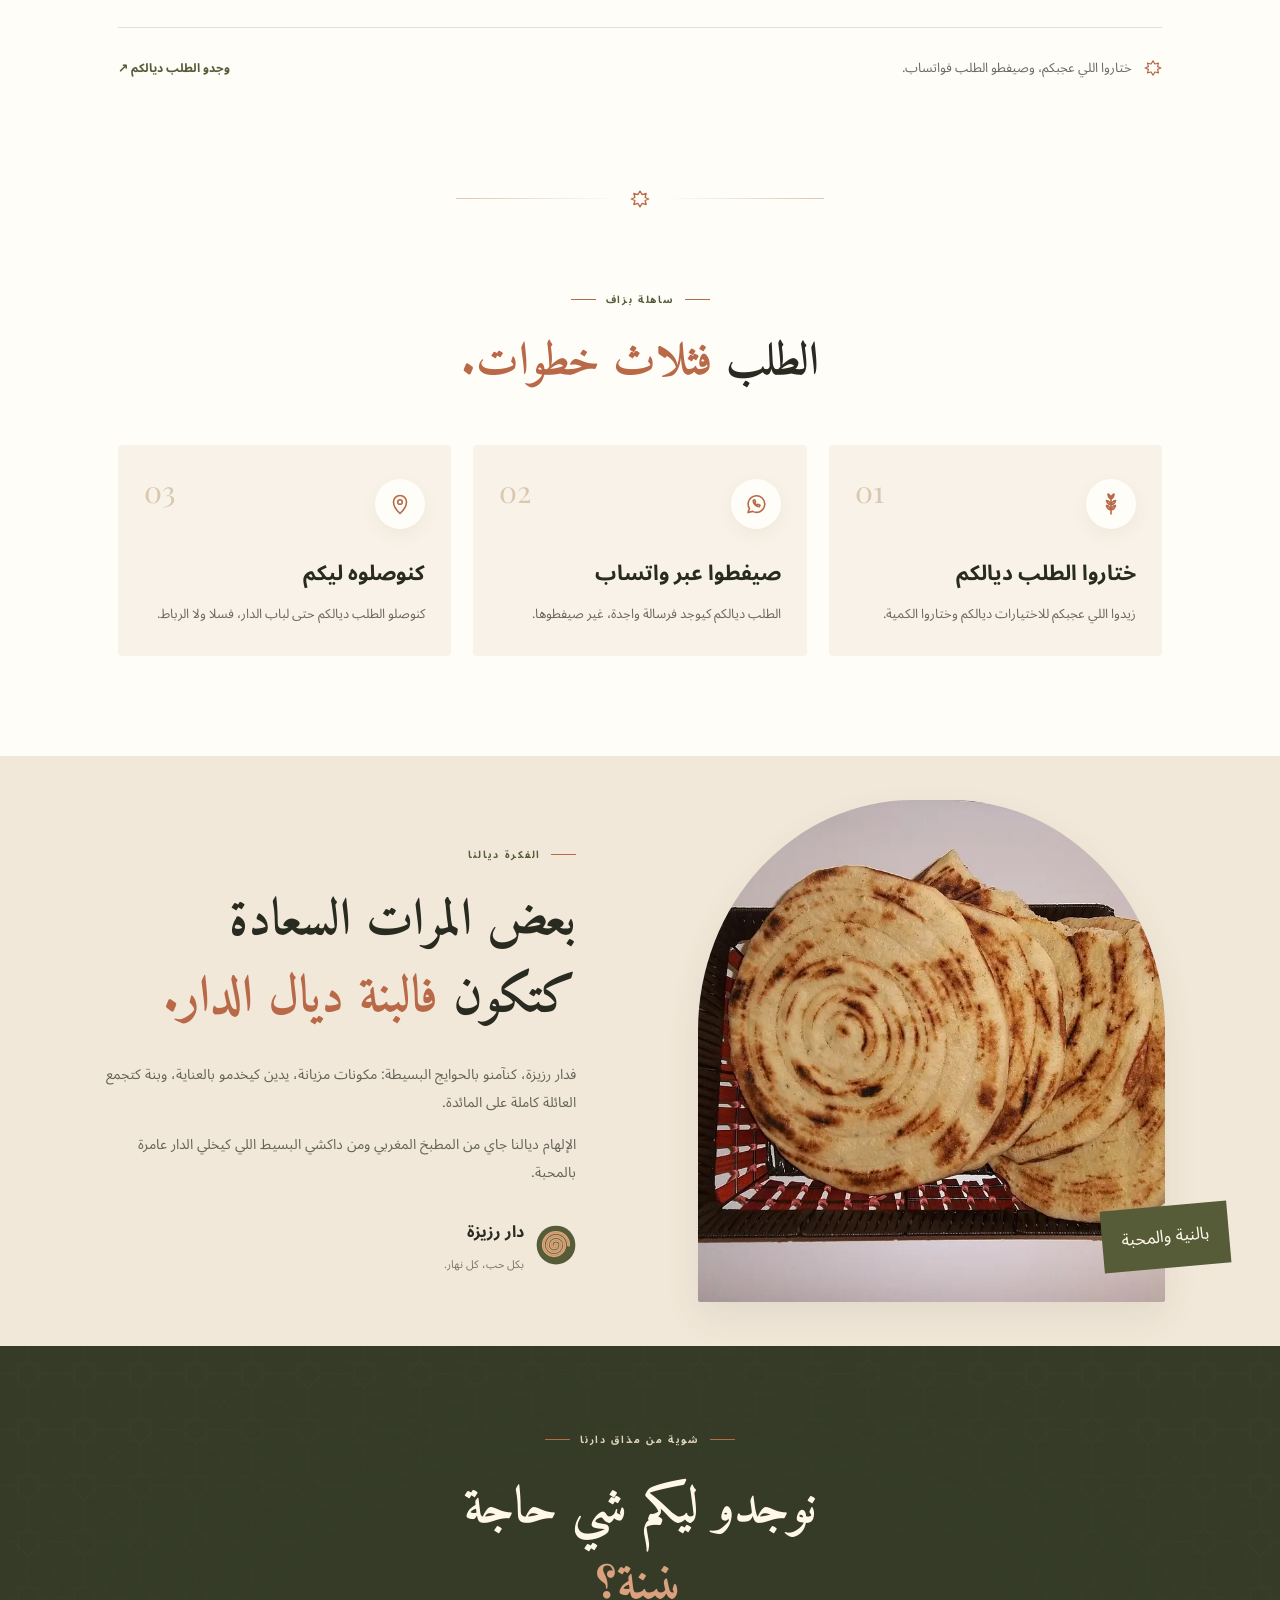
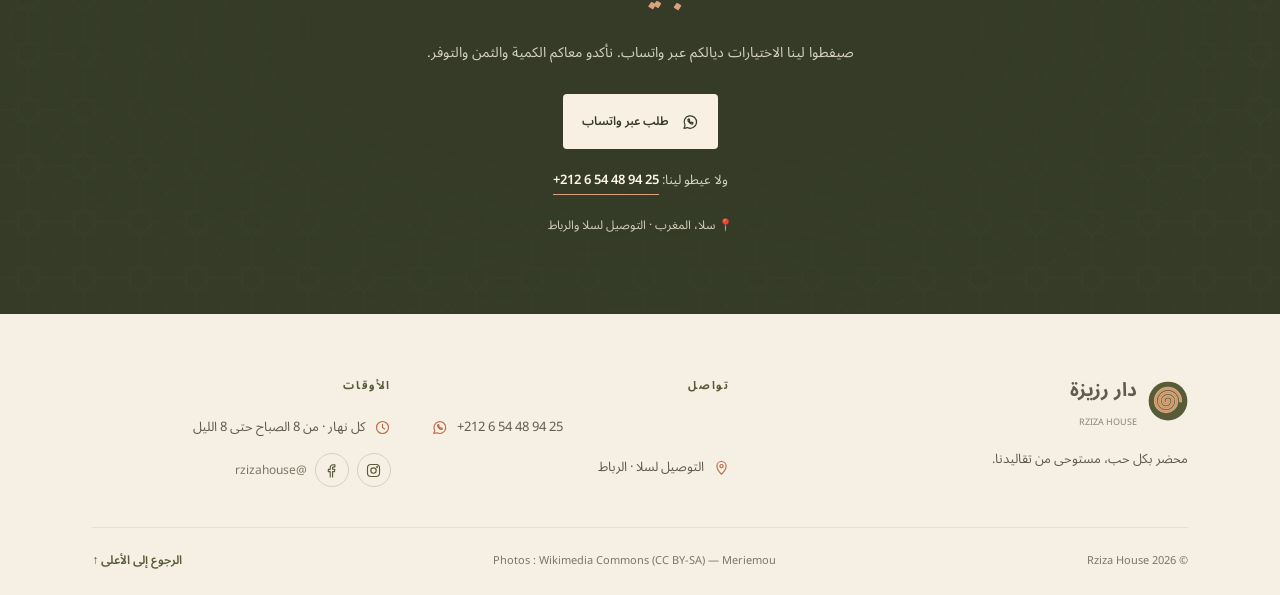
==== commit a854eb9d: "Hero: our four products on a breakfast table Top-down table with the shop's rziza, msemen, harcha an" ====
--- a/public/index.html
+++ b/public/index.html
@@ -228,7 +228,7 @@
   </div>
   <div class="footer-bottom">
     <span>© <span id="year">2026</span> Rziza House</span>
-    <span class="credits">Photos : Wikimedia Commons (CC BY-SA) — Wimmiden, Meriemou</span>
+    <span class="credits">Photos : Wikimedia Commons (CC BY-SA) — Meriemou</span>
     <a href="#accueil" class="back-top" data-i18n="backTop">الرجوع إلى الأعلى ↑</a>
   </div>
 </footer>
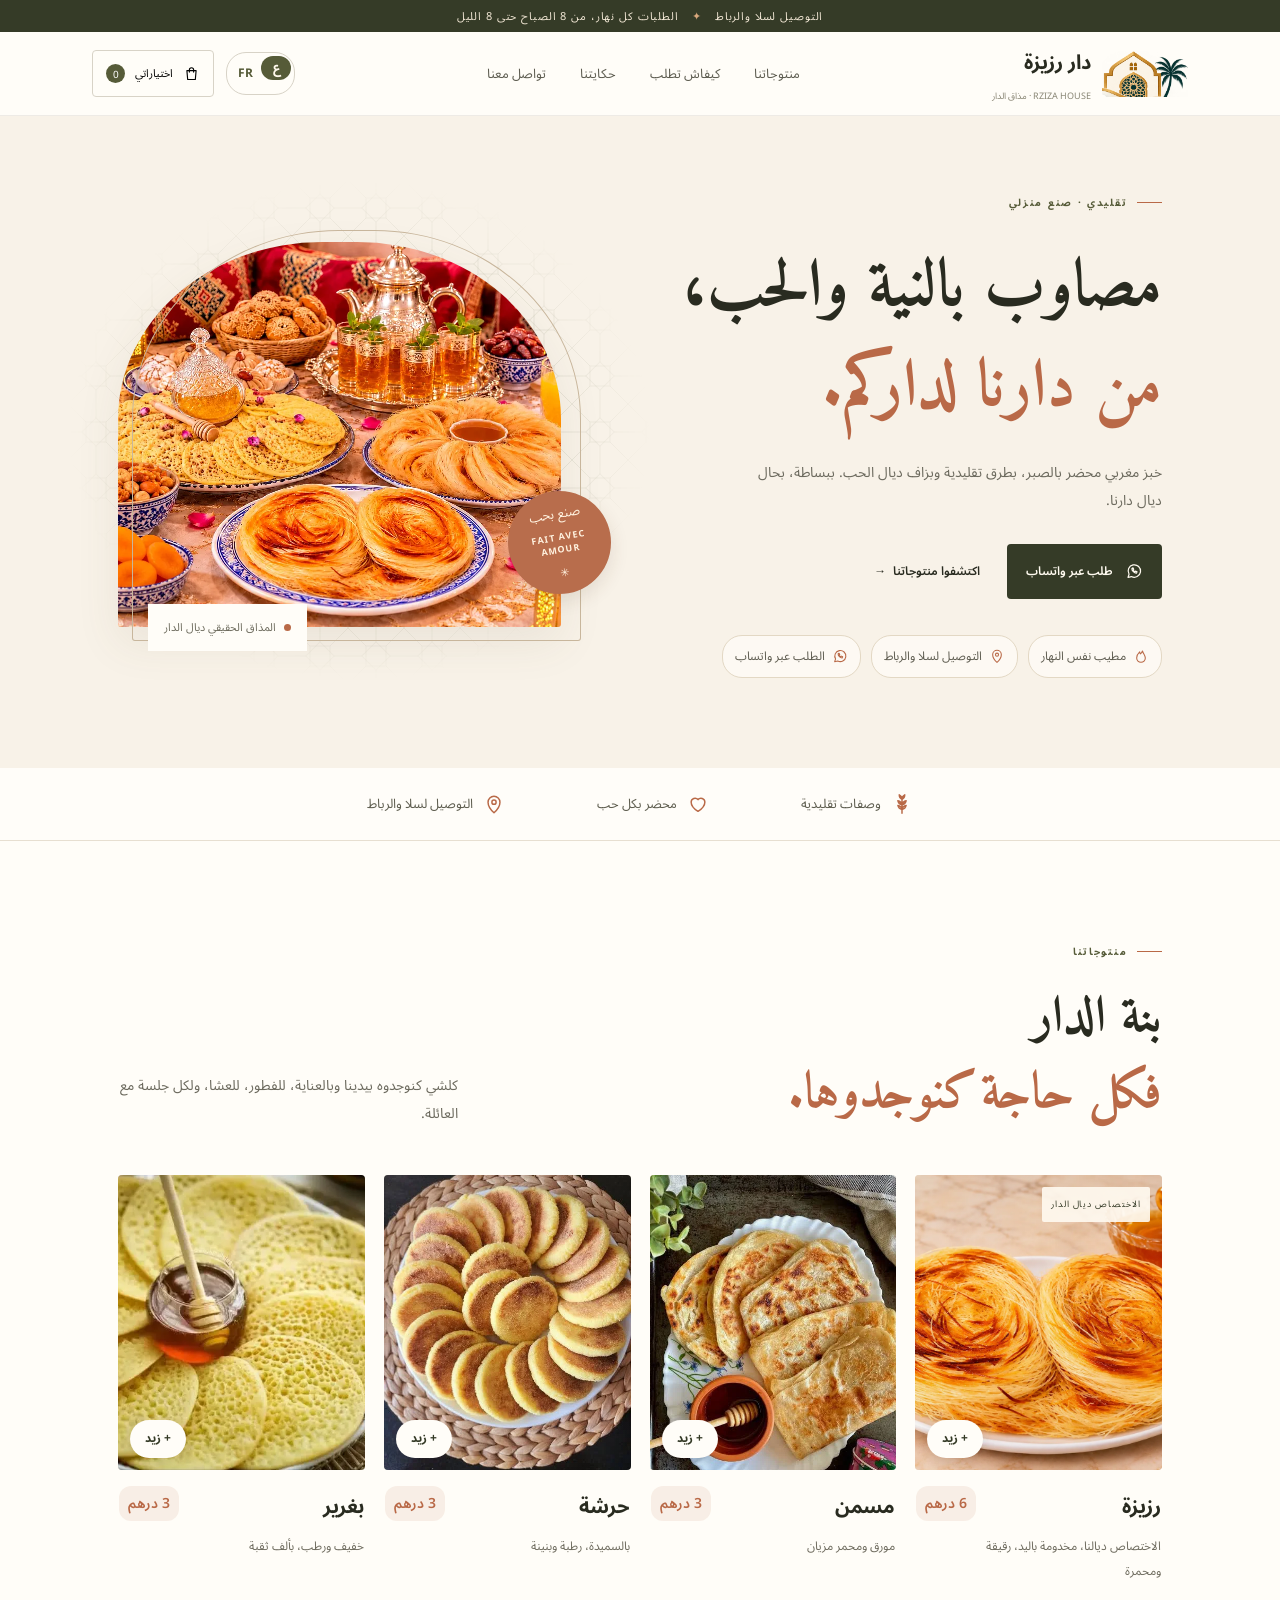
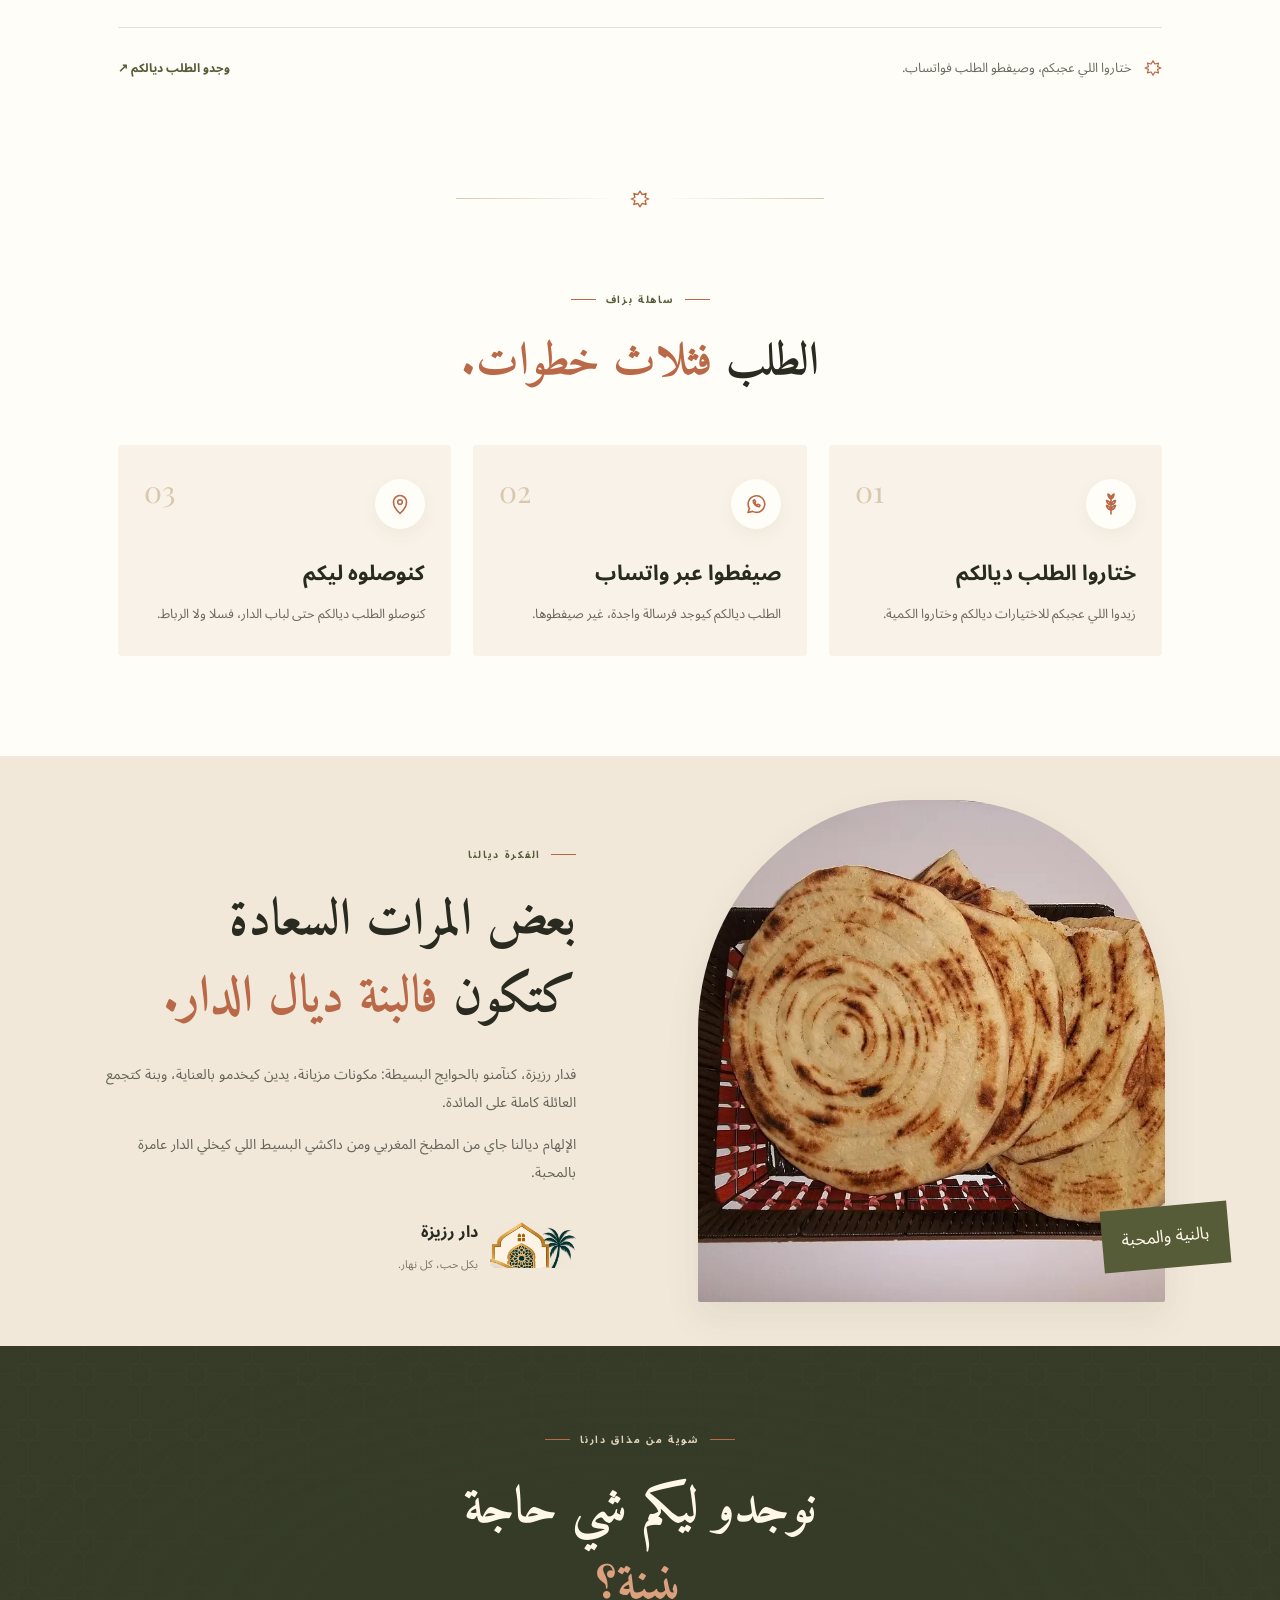
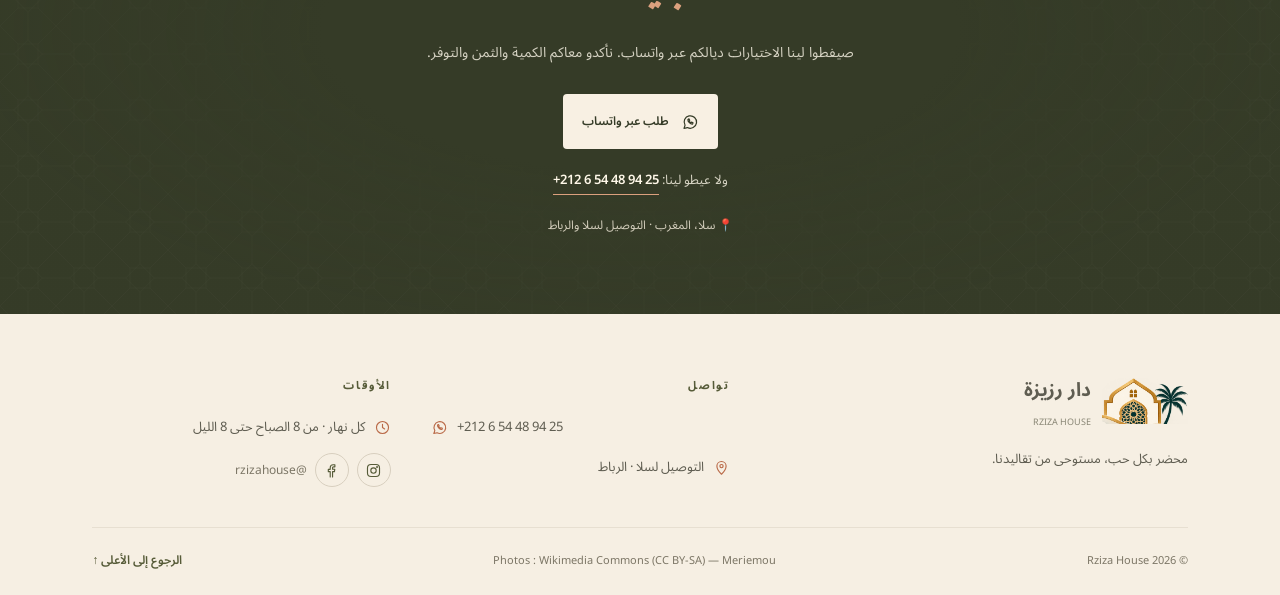
==== commit fb788259: "New logo: house and palm emblem The shop's new logo replaces the spiral mark in the header, footer a" ====
--- a/public/index.html
+++ b/public/index.html
@@ -16,14 +16,15 @@
   <meta property="og:title" content="دار رزيزة | Rziza House — مذاق الدار">
   <meta property="og:description" content="خبز مغربي مصاوب فالدار بسلا، كنوصلوه لسلا والرباط: الرزيزة، المسمن، الحرشة، البغرير. الطلب عبر واتساب.">
   <meta property="og:url" content="https://rziza-house.pages.dev/">
-  <meta property="og:image" content="https://rziza-house.pages.dev/images/og.jpg?v=2">
+  <meta property="og:image" content="https://rziza-house.pages.dev/images/og.jpg?v=3">
   <meta property="og:image:width" content="1200">
   <meta property="og:image:height" content="630">
   <meta property="og:image:alt" content="دار رزيزة — مذاق الدار، التوصيل لسلا والرباط">
   <meta name="twitter:card" content="summary_large_image">
   <link rel="canonical" href="https://rziza-house.pages.dev/">
 
-  <link rel="icon" href="favicon.svg" type="image/svg+xml">
+  <link rel="icon" href="favicon-48.png" type="image/png">
+  <link rel="apple-touch-icon" href="apple-touch-icon.png">
   <link rel="preconnect" href="https://fonts.googleapis.com">
   <link rel="preconnect" href="https://fonts.gstatic.com" crossorigin>
   <link rel="stylesheet" href="https://fonts.googleapis.com/css2?family=DM+Sans:wght@400;500;600;700&family=Playfair+Display:wght@500;600;700&family=Noto+Sans+Arabic:wght@400;500;600;700&family=Amiri:wght@400;700&display=swap">
@@ -38,13 +39,8 @@
 </head>
 <body class="rtl">
 
-<!-- Logo et icônes, réutilisés plus bas avec <use href="#..."> -->
+<!-- Icônes, réutilisées plus bas avec <use href="#..."> -->
 <svg class="sprite" aria-hidden="true" focusable="false">
-  <symbol id="logo-mark" viewBox="0 0 64 64">
-    <circle cx="32" cy="32" r="31" fill="#565b38"/>
-    <path d="M30.5 32A1.5 1.5 0 0 1 33.5 32A4.6 4.6 0 0 1 24.3 32A7.7 7.7 0 0 1 39.7 32A10.8 10.8 0 0 1 18.1 32A13.9 13.9 0 0 1 45.9 32A17 17 0 0 1 11.9 32A20.1 20.1 0 0 1 52.1 32" fill="none" stroke="#d8a77c" stroke-width="5" stroke-linecap="round"/>
-    <path d="M30.5 32A1.5 1.5 0 0 1 33.5 32A4.6 4.6 0 0 1 24.3 32A7.7 7.7 0 0 1 39.7 32A10.8 10.8 0 0 1 18.1 32A13.9 13.9 0 0 1 45.9 32A17 17 0 0 1 11.9 32A20.1 20.1 0 0 1 52.1 32" fill="none" stroke="#a8683f" stroke-width="1.2" stroke-linecap="round" opacity=".45"/>
-  </symbol>
   <symbol id="i-wheat" viewBox="0 0 24 24"><path d="M12 22V7M12 7c-2-1-3-3-3-5 2 1 3 3 3 5Zm0 0c2-1 3-3 3-5-2 1-3 3-3 5Zm0 6c-2.5-.5-4-2.5-4.5-4.5 2.5.5 4 2.5 4.5 4.5Zm0 0c2.5-.5 4-2.5 4.5-4.5-2.5.5-4 2.5-4.5 4.5Zm0 5c-2.5-.5-4-2.5-4.5-4.5 2.5.5 4 2.5 4.5 4.5Zm0 0c2.5-.5 4-2.5 4.5-4.5-2.5.5-4 2.5-4.5 4.5Z"/></symbol>
   <symbol id="i-heart" viewBox="0 0 24 24"><path d="M12 20s-7.5-4.6-7.5-10.2A4.3 4.3 0 0 1 12 7.2a4.3 4.3 0 0 1 7.5 2.6C19.5 15.4 12 20 12 20Z"/></symbol>
   <symbol id="i-pin" viewBox="0 0 24 24"><path d="M12 21.5s-6.5-5.8-6.5-11.5a6.5 6.5 0 0 1 13 0c0 5.7-6.5 11.5-6.5 11.5Z"/><circle cx="12" cy="10" r="2.3"/></symbol>
@@ -65,7 +61,7 @@
 
 <header class="header" id="siteHeader">
   <a class="brand" href="#accueil" aria-label="Rziza House">
-    <svg class="brand-mark" aria-hidden="true"><use href="#logo-mark"/></svg>
+    <img class="brand-mark" src="images/logo-mark.png" alt="" width="60" height="32">
     <span class="brand-copy">
       <strong data-i18n="brandName">دار رزيزة</strong>
       <small data-i18n="brandSub">RZIZA HOUSE · مذاق الدار</small>
@@ -178,7 +174,7 @@
       <p data-i18n="storyP1">فدار رزيزة، كنآمنو بالحوايج البسيطة: مكونات مزيانة، يدين كيخدمو بالعناية، وبنة كتجمع العائلة كاملة على المائدة.</p>
       <p data-i18n="storyP2">الإلهام ديالنا جاي من المطبخ المغربي ومن داكشي البسيط اللي كيخلي الدار عامرة بالمحبة.</p>
       <div class="signature">
-        <svg class="signature-mark" aria-hidden="true"><use href="#logo-mark"/></svg>
+        <img class="signature-mark" src="images/logo-mark.png" alt="" width="60" height="32">
         <span><strong data-i18n="brandName">دار رزيزة</strong><small data-i18n="signature">بكل حب، كل نهار.</small></span>
       </div>
     </div>
@@ -203,7 +199,7 @@
   <div class="footer-grid">
     <div class="footer-about">
       <a class="brand footer-brand" href="#accueil">
-        <svg class="brand-mark" aria-hidden="true"><use href="#logo-mark"/></svg>
+        <img class="brand-mark" src="images/logo-mark.png" alt="" width="60" height="32">
         <span class="brand-copy">
           <strong data-i18n="brandName">دار رزيزة</strong>
           <small data-i18n="footerSub">RZIZA HOUSE</small>
--- a/public/theme.css
+++ b/public/theme.css
@@ -80,17 +80,15 @@
   align-items: center;
   gap: 11px;
 }
+/* Logo emblem (house and palm), wider than tall: sized by height. */
 .brand-mark {
-  width: 40px;
-  height: 40px;
+  width: auto;
+  height: 46px;
   flex-shrink: 0;
-  transition:
-    width 0.25s,
-    height 0.25s;
+  transition: height 0.25s;
 }
 .header.scrolled .brand-mark {
-  width: 34px;
-  height: 34px;
+  height: 38px;
 }
 .brand-copy {
   display: flex;
@@ -610,8 +608,8 @@
   margin-top: 28px;
 }
 .signature-mark {
-  width: 40px;
-  height: 40px;
+  width: auto;
+  height: 46px;
 }
 .signature > span:last-child {
   display: flex;
@@ -1379,8 +1377,7 @@
   }
   .brand-mark,
   .header.scrolled .brand-mark {
-    width: 34px;
-    height: 34px;
+    height: 36px;
   }
   .header.scrolled {
     height: 64px;
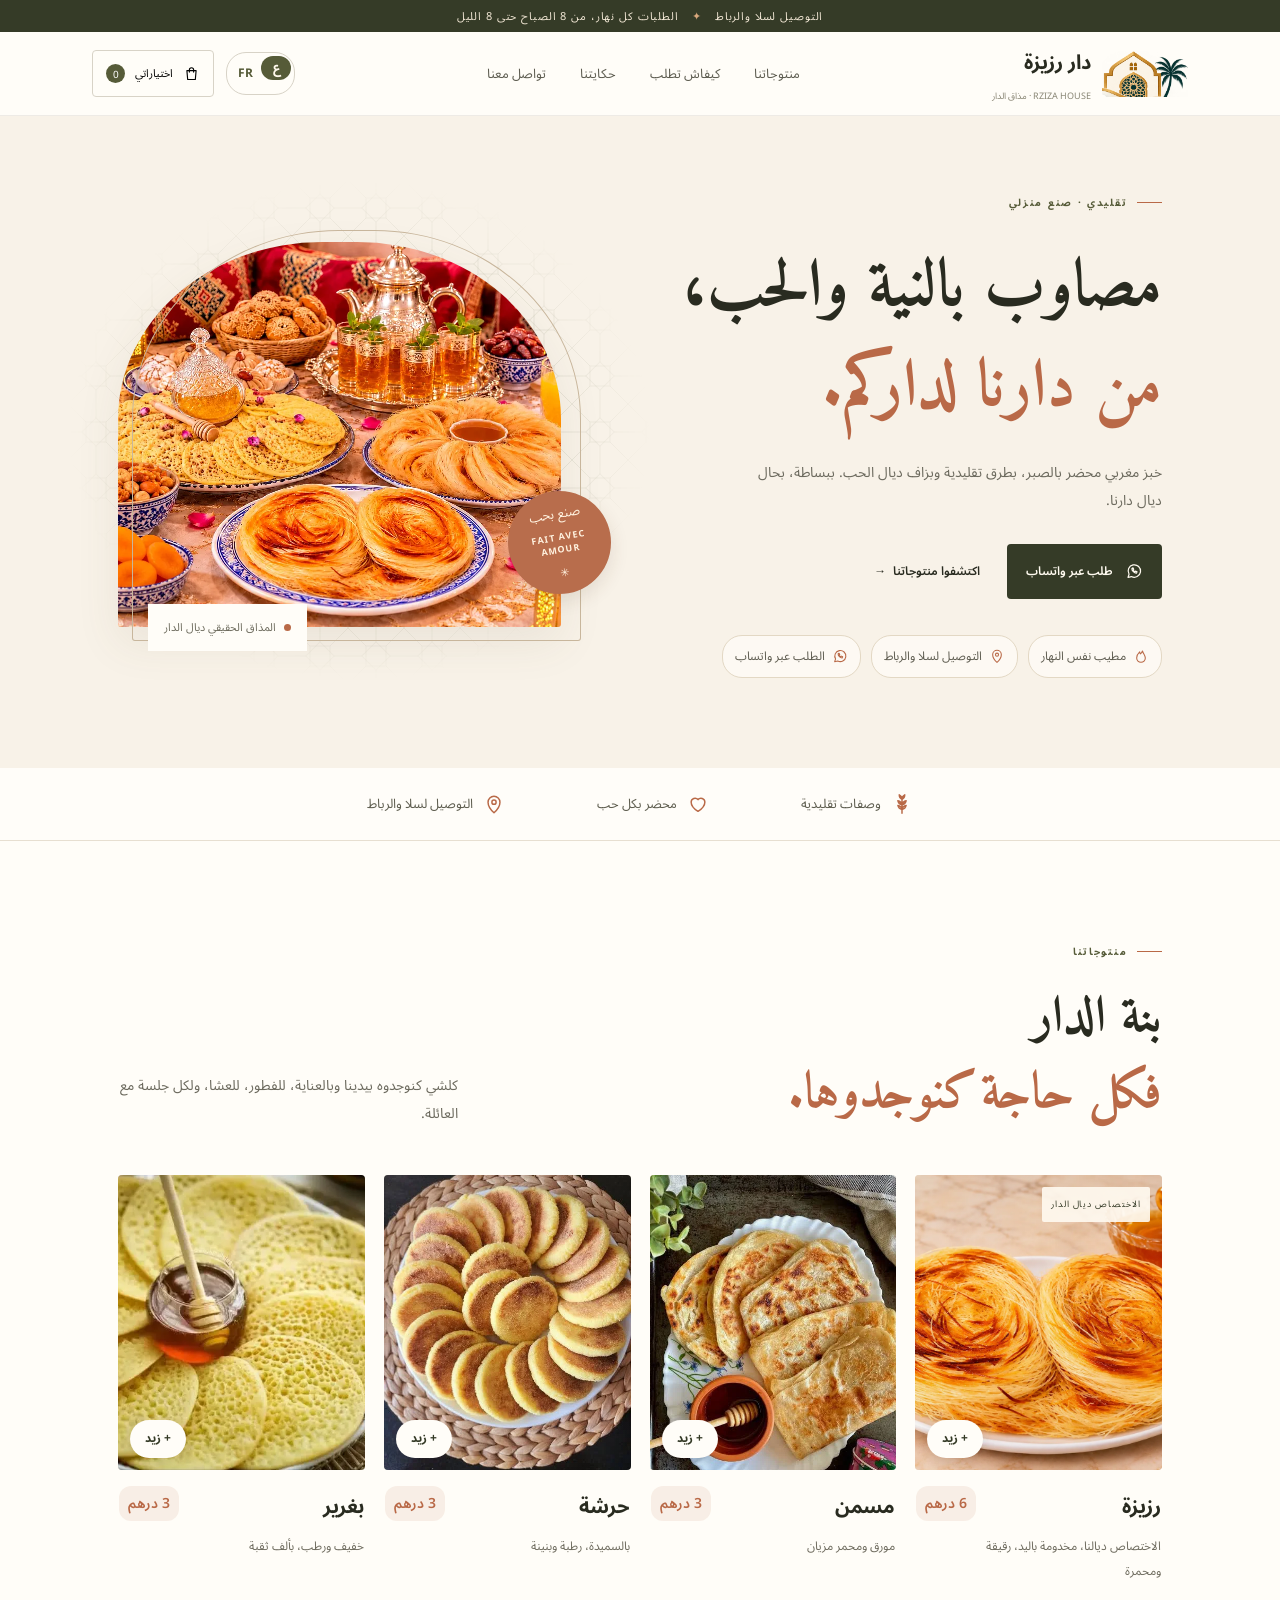
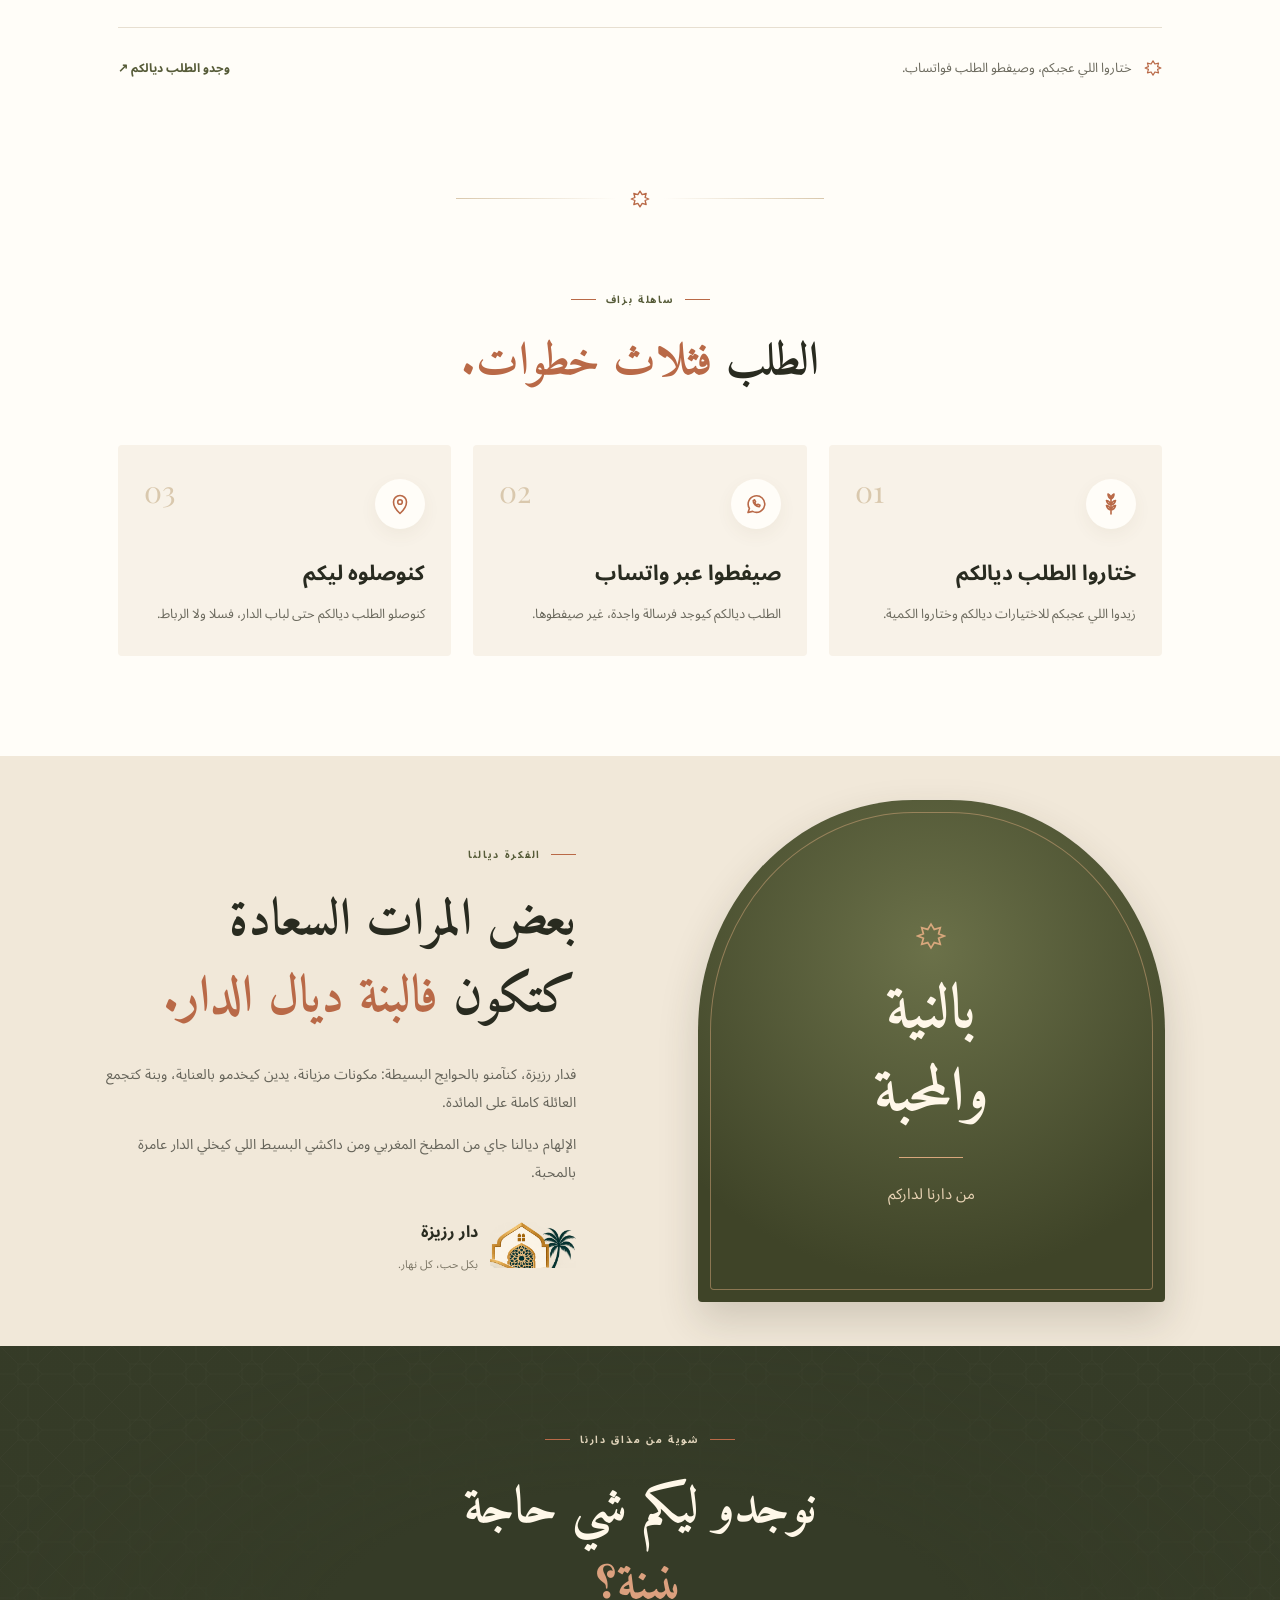
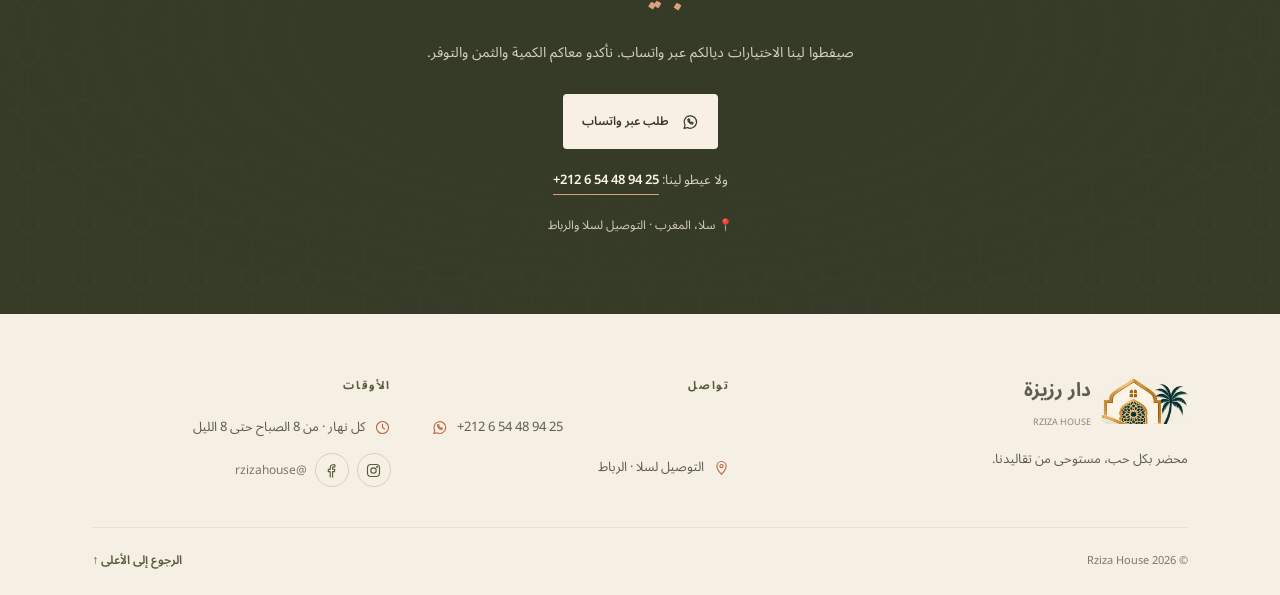
==== commit 8cbdecd4: "Story section: typographic arch instead of a photo The philosophy section now shows the house motto " ====
--- a/public/index.html
+++ b/public/index.html
@@ -164,9 +164,13 @@
   </section>
 
   <section class="story" id="histoire">
-    <div class="story-image">
-      <div class="story-image-inner"></div>
-      <span class="story-label">بالنية والمحبة</span>
+    <div class="story-side">
+      <div class="story-quote">
+        <svg class="story-star" aria-hidden="true"><use href="#i-star"/></svg>
+        <span class="story-quote-ar" lang="ar">بالنية<br>والمحبة</span>
+        <span class="story-quote-line" aria-hidden="true"></span>
+        <span class="story-quote-sub" data-i18n="storyQuoteSub">من دارنا لداركم</span>
+      </div>
     </div>
     <div class="story-copy" data-reveal>
       <div class="eyebrow"><span class="eyebrow-line"></span><span data-i18n="ourPhilosophy">الفكرة ديالنا</span></div>
@@ -224,7 +228,6 @@
   </div>
   <div class="footer-bottom">
     <span>© <span id="year">2026</span> Rziza House</span>
-    <span class="credits">Photos : Wikimedia Commons (CC BY-SA) — Meriemou</span>
     <a href="#accueil" class="back-top" data-i18n="backTop">الرجوع إلى الأعلى ↑</a>
   </div>
 </footer>
--- a/public/theme.css
+++ b/public/theme.css
@@ -561,33 +561,64 @@
   background: #f1e8d9;
   min-height: 560px;
 }
-.story-image {
+/* Typographic arch instead of a photo: the house motto on olive, framed in gold. */
+.story-side {
+  display: flex;
+  padding: 44px 9% 44px 18%;
+}
+.story-quote {
   position: relative;
-  min-height: 500px;
-  padding: 44px 9% 44px 18%;
-}
-.story-image-inner {
-  height: 100%;
-  min-height: 420px;
-  background: #e4d6bd center/cover;
-  border-radius: 46% 46% 2px 2px;
-  box-shadow: 0 15px 35px #55432b16;
-}
-/* The photo is only loaded once app.js sees the section coming into view. */
-.story-image-inner.loaded {
-  background-image: url("images/story.jpg");
-  background-image: image-set(url("images/story.webp") type("image/webp"), url("images/story.jpg") type("image/jpeg"));
-}
-.story-label {
+  flex: 1;
+  min-height: 440px;
+  display: flex;
+  flex-direction: column;
+  align-items: center;
+  justify-content: center;
+  gap: 20px;
+  padding: 90px 10% 60px;
+  text-align: center;
+  color: #fff7e9;
+  background: radial-gradient(circle at 50% 30%, #6b7149, #3f4428 78%);
+  border-radius: 46% 46% 4px 4px;
+  box-shadow: 0 18px 40px #3a33202e;
+}
+.story-quote::before {
+  content: "";
   position: absolute;
-  left: 8%;
-  bottom: 78px;
-  background: var(--olive);
-  color: #fff7e9;
+  inset: 12px;
+  border: 1px solid #d8a77c80;
+  border-radius: inherit;
+  pointer-events: none;
+}
+.story-star {
+  width: 30px;
+  height: 30px;
+  color: #d8a77c;
+  fill: none;
+  stroke: currentColor;
+  stroke-width: 1.4;
+}
+.story-quote-ar {
+  font-family: var(--arabic-display);
+  font-weight: 700;
+  font-size: clamp(46px, 4.8vw, 70px);
+  line-height: 1.35;
+}
+.story-quote-line {
+  width: 64px;
+  height: 1px;
+  background: #d8a77c;
+}
+.story-quote-sub {
+  font-size: 12px;
+  letter-spacing: 0.18em;
+  text-transform: uppercase;
+  color: #e8d3b4;
+}
+.rtl .story-quote-sub {
   font-family: var(--arabic);
-  font-size: 17px;
-  padding: 13px 19px;
-  transform: rotate(-5deg);
+  font-size: 15px;
+  letter-spacing: 0;
 }
 .story-copy {
   padding: 88px 15% 70px 10%;
@@ -755,10 +786,6 @@
   font-size: 11px;
   color: #7c7666;
 }
-.credits {
-  flex: 1;
-  text-align: center;
-}
 .back-top {
   font-size: 12px;
   color: var(--olive);
@@ -956,12 +983,8 @@
   right: auto;
   left: 12px;
 }
-.rtl .story-image {
+.rtl .story-side {
   padding: 44px 18% 44px 9%;
-}
-.rtl .story-label {
-  left: auto;
-  right: 8%;
 }
 .rtl .story-copy {
   padding: 88px 10% 70px 15%;
@@ -1337,23 +1360,15 @@
   .story-copy {
     padding: 65px 8%;
   }
-  .story-image {
-    padding-left: 10%;
-    padding-right: 10%;
-  }
-  .story-label {
-    left: 3%;
+  .story-side,
+  .rtl .story-side {
+    padding-left: 8%;
+    padding-right: 8%;
   }
   .rtl .story-copy {
     padding: 65px 8%;
   }
-  .rtl .story-image {
-    padding-left: 10%;
-    padding-right: 10%;
-  }
-  .rtl .story-label {
-    right: 3%;
-  }
+
   .promise-strip {
     gap: 4%;
   }
@@ -1554,19 +1569,13 @@
   .story {
     grid-template-columns: 1fr;
   }
-  .story-image {
-    min-height: 350px;
-    padding: 35px 15%;
-  }
-  .story-image-inner {
-    min-height: 310px;
-  }
-  .story-image-inner.loaded {
-    background-image: image-set(url("images/story-640.webp") type("image/webp"), url("images/story.jpg") type("image/jpeg"));
-  }
-  .story-label {
-    bottom: 53px;
-    left: 7%;
+  .story-side,
+  .rtl .story-side {
+    padding: 40px 12% 0;
+  }
+  .story-quote {
+    min-height: 330px;
+    padding: 70px 8% 44px;
   }
   .story-copy {
     padding: 48px 8% 55px;
@@ -1594,10 +1603,6 @@
     flex-direction: column;
     align-items: flex-start;
     gap: 8px;
-  }
-  .credits {
-    text-align: start;
-    line-height: 1.6;
   }
   .float-order {
     display: flex;
@@ -1647,10 +1652,7 @@
     margin-left: 0;
     text-align: right;
   }
-  .rtl .story-label {
-    left: auto;
-    right: 7%;
-  }
+
 }
 @media (prefers-reduced-motion: reduce) {
   *,
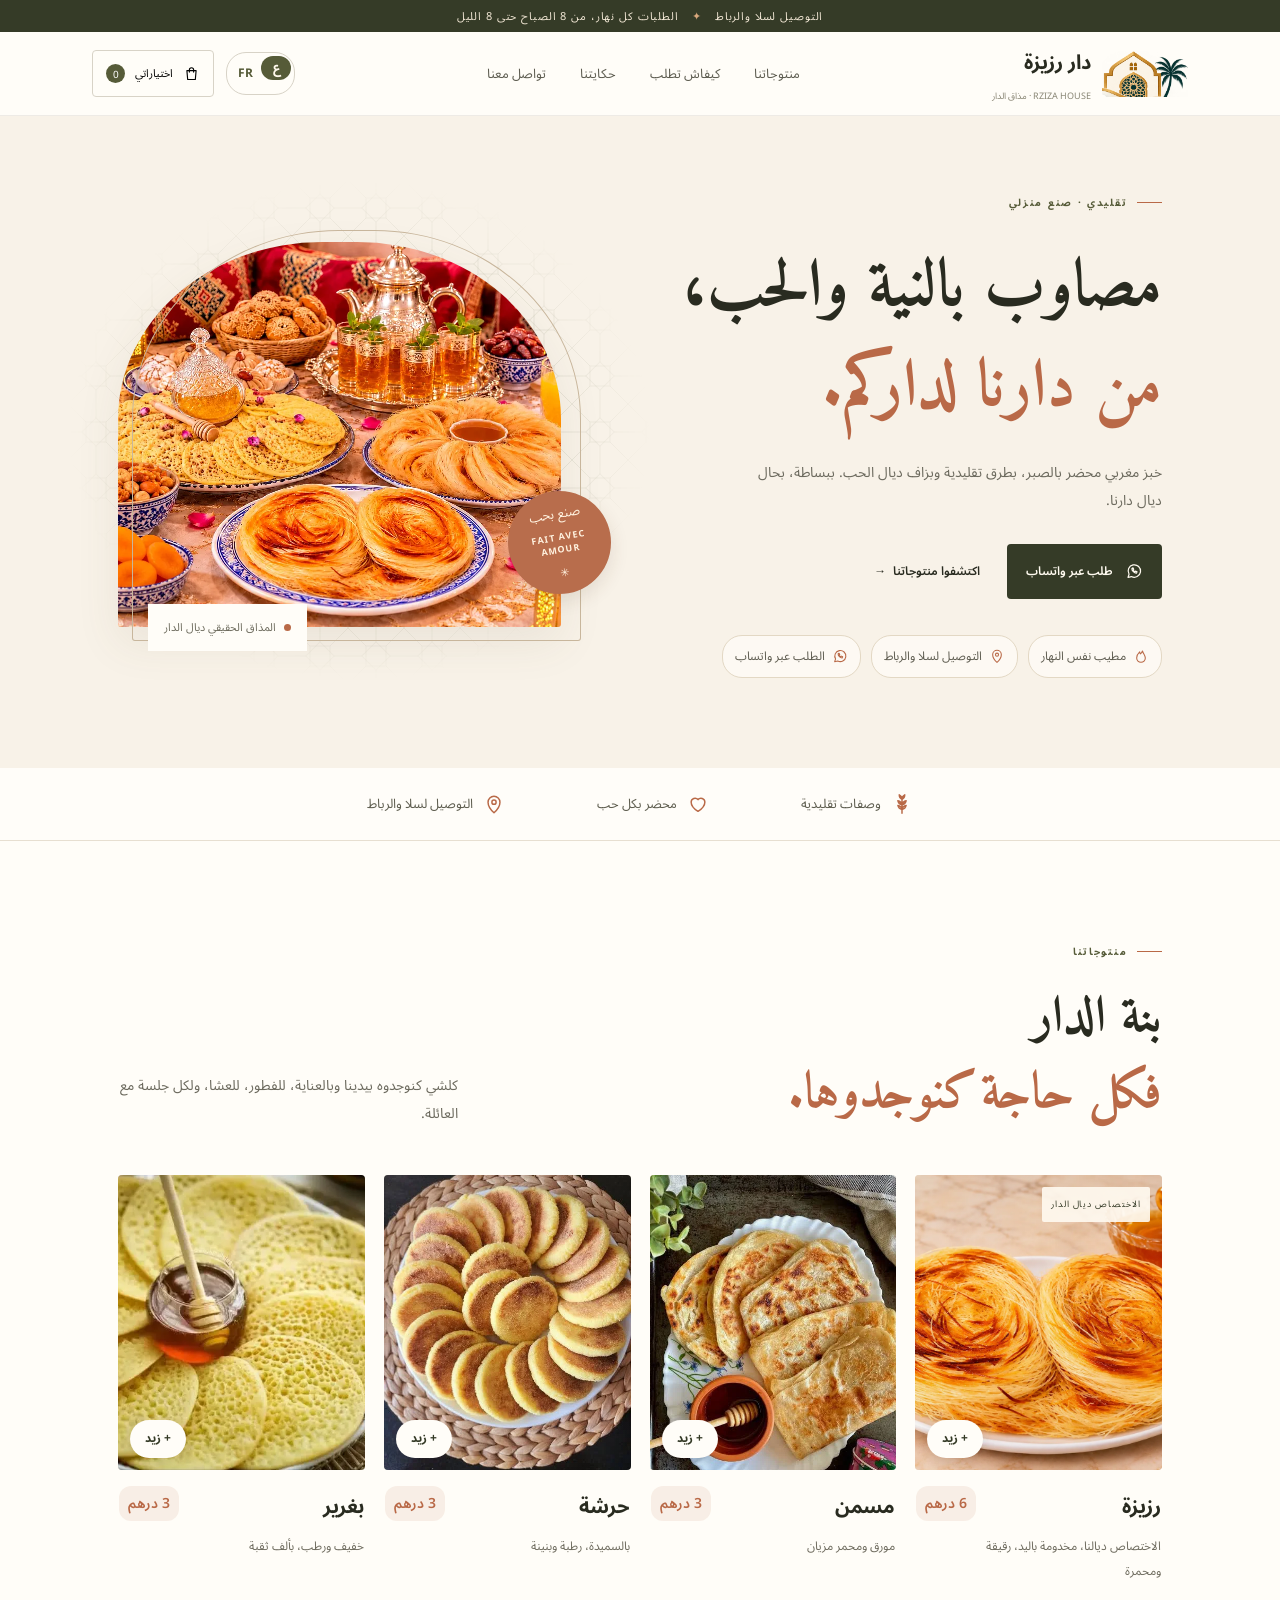
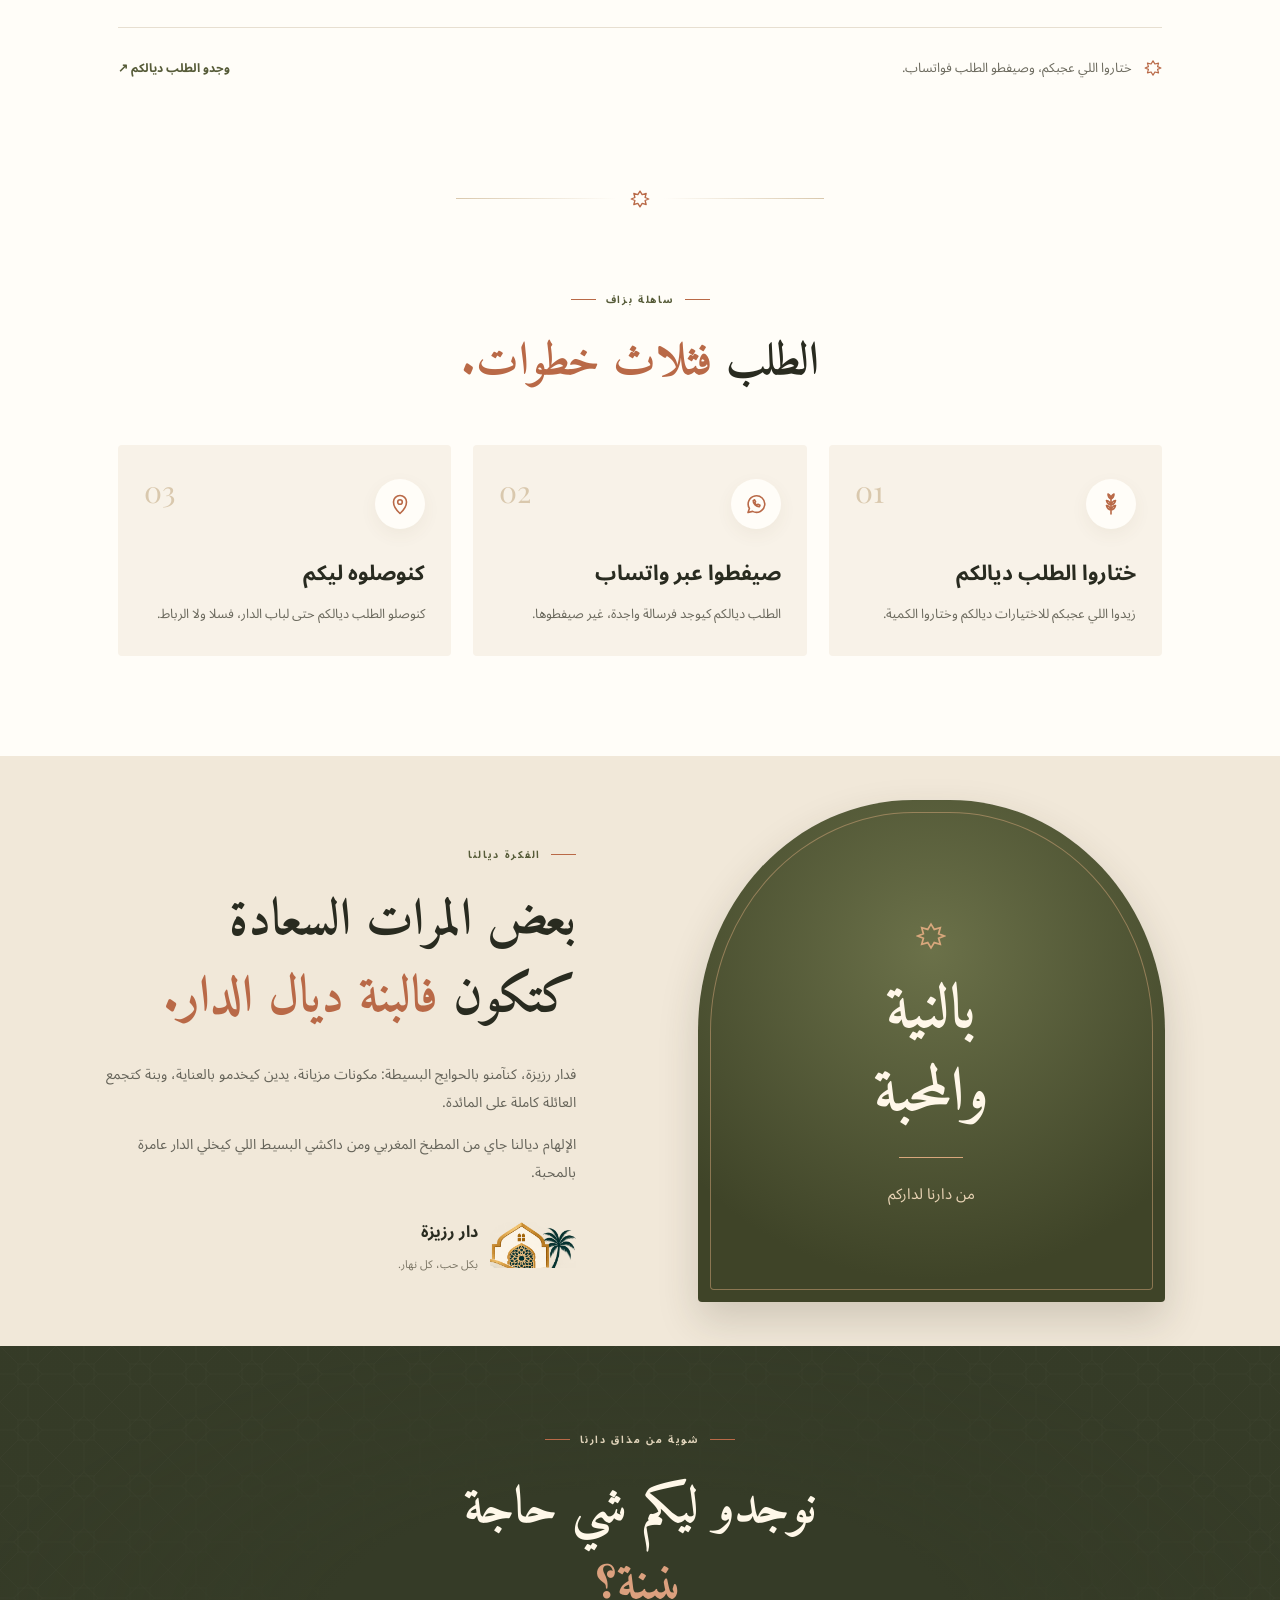
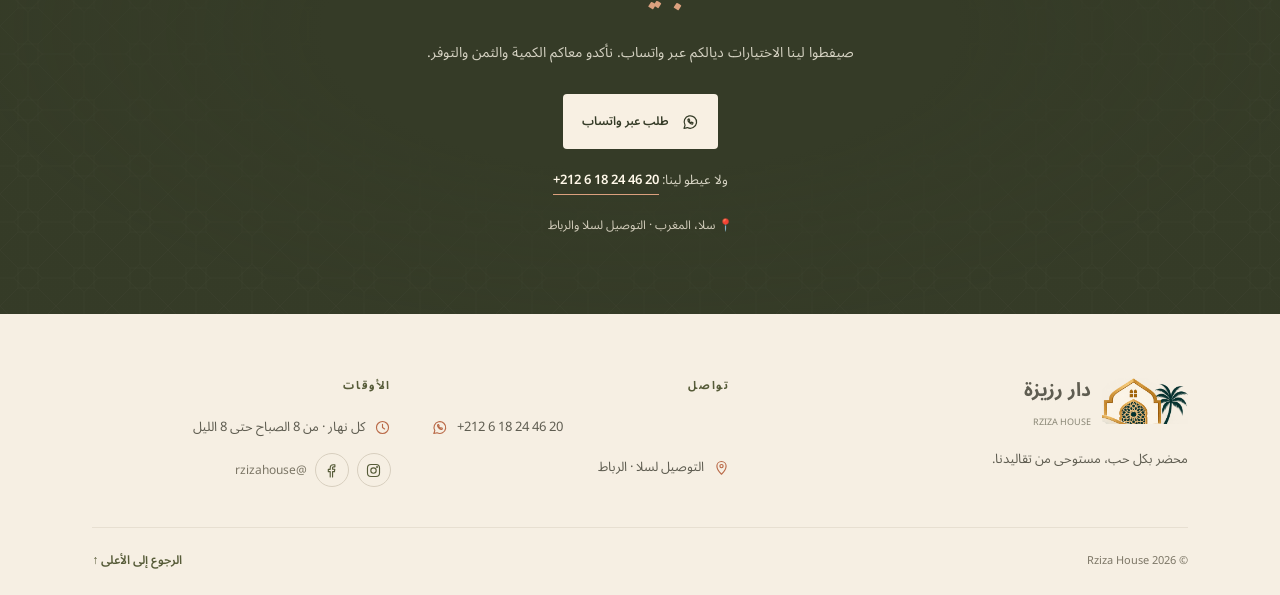
==== commit 40cff3a8: "New WhatsApp number and 10 DH delivery fee Orders and calls go to +212 618 244 620. The basket and t" ====
--- a/public/index.html
+++ b/public/index.html
@@ -252,7 +252,9 @@
 
     <div class="cart-bottom">
       <div id="cartTotal" class="cart-total" hidden>
-        <span data-i18n="totalLabel">المجموع التقريبي</span>
+        <div class="cart-line"><span data-i18n="subtotalLabel">المنتوجات</span><span id="cartSubtotalValue"></span></div>
+        <div class="cart-line"><span data-i18n="deliveryLabel">التوصيل (سلا والرباط)</span><span id="cartDeliveryValue"></span></div>
+        <span data-i18n="totalLabel">المجموع</span>
         <strong id="cartTotalValue"></strong>
       </div>
 
@@ -279,7 +281,7 @@
         </label>
       </div>
 
-      <p data-i18n="priceNote">الثمن تقريبي وبلا مصاريف التوصيل. كلشي كيتأكد عبر واتساب.</p>
+      <p data-i18n="priceNote">التوصيل لسلا والرباط: 10 درهم، محسوب فالمجموع. الطلب ديالكم كيتأكد عبر واتساب.</p>
       <button id="sendOrder" class="btn btn-dark order-submit" type="button">
         <span data-i18n="sendWhatsapp">صيفط الطلب عبر واتساب</span>
         <svg class="icon" aria-hidden="true"><use href="#i-chat"/></svg>
--- a/public/theme.css
+++ b/public/theme.css
@@ -1161,12 +1161,24 @@
   color: #7c7666;
 }
 .cart-total {
-  display: flex;
-  justify-content: space-between;
+  display: grid;
+  grid-template-columns: 1fr auto;
   align-items: baseline;
+  row-gap: 6px;
   padding: 2px 0 14px;
   font-size: 13px;
   color: #6c6a5e;
+}
+/* Products and delivery lines above the total */
+.cart-line {
+  grid-column: 1 / -1;
+  display: flex;
+  justify-content: space-between;
+  font-size: 12px;
+}
+.cart-line:nth-child(2) {
+  padding-bottom: 8px;
+  border-bottom: 1px dashed var(--line);
 }
 .cart-total strong {
   font-family: var(--serif);
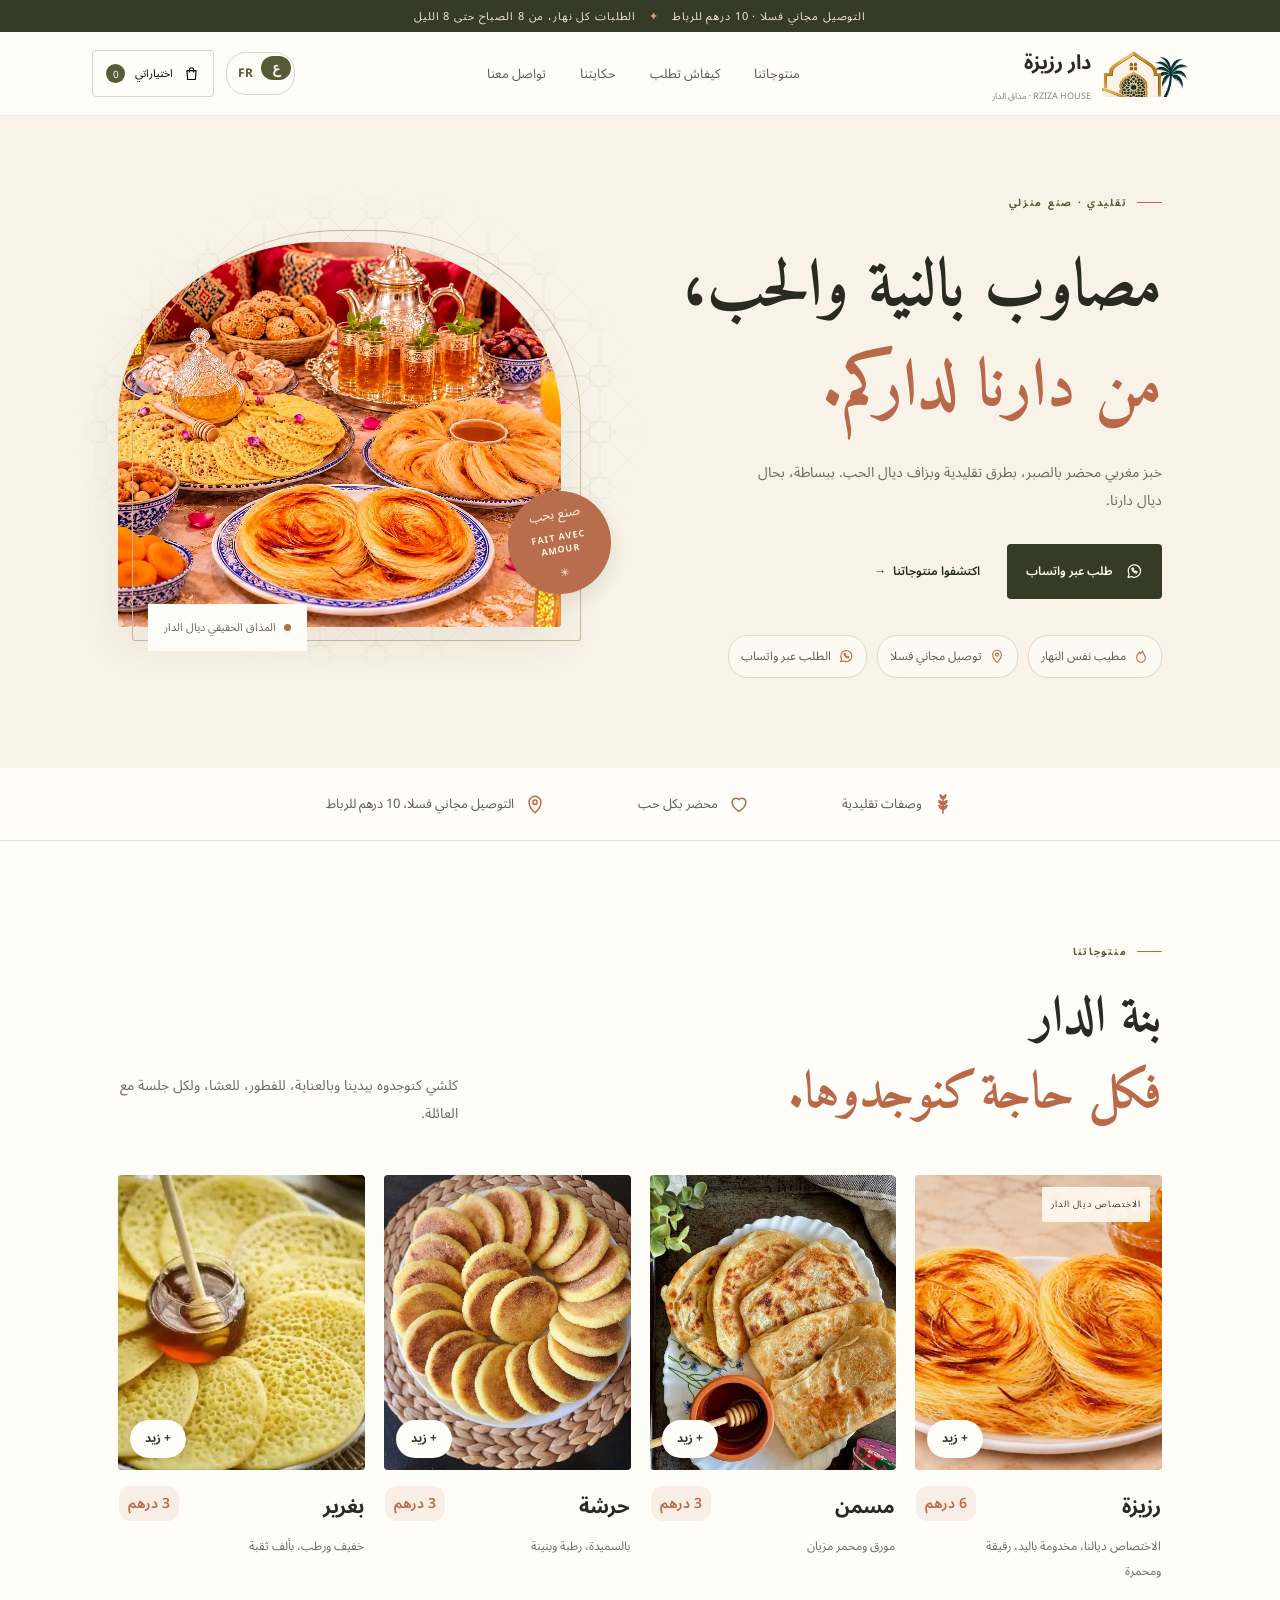
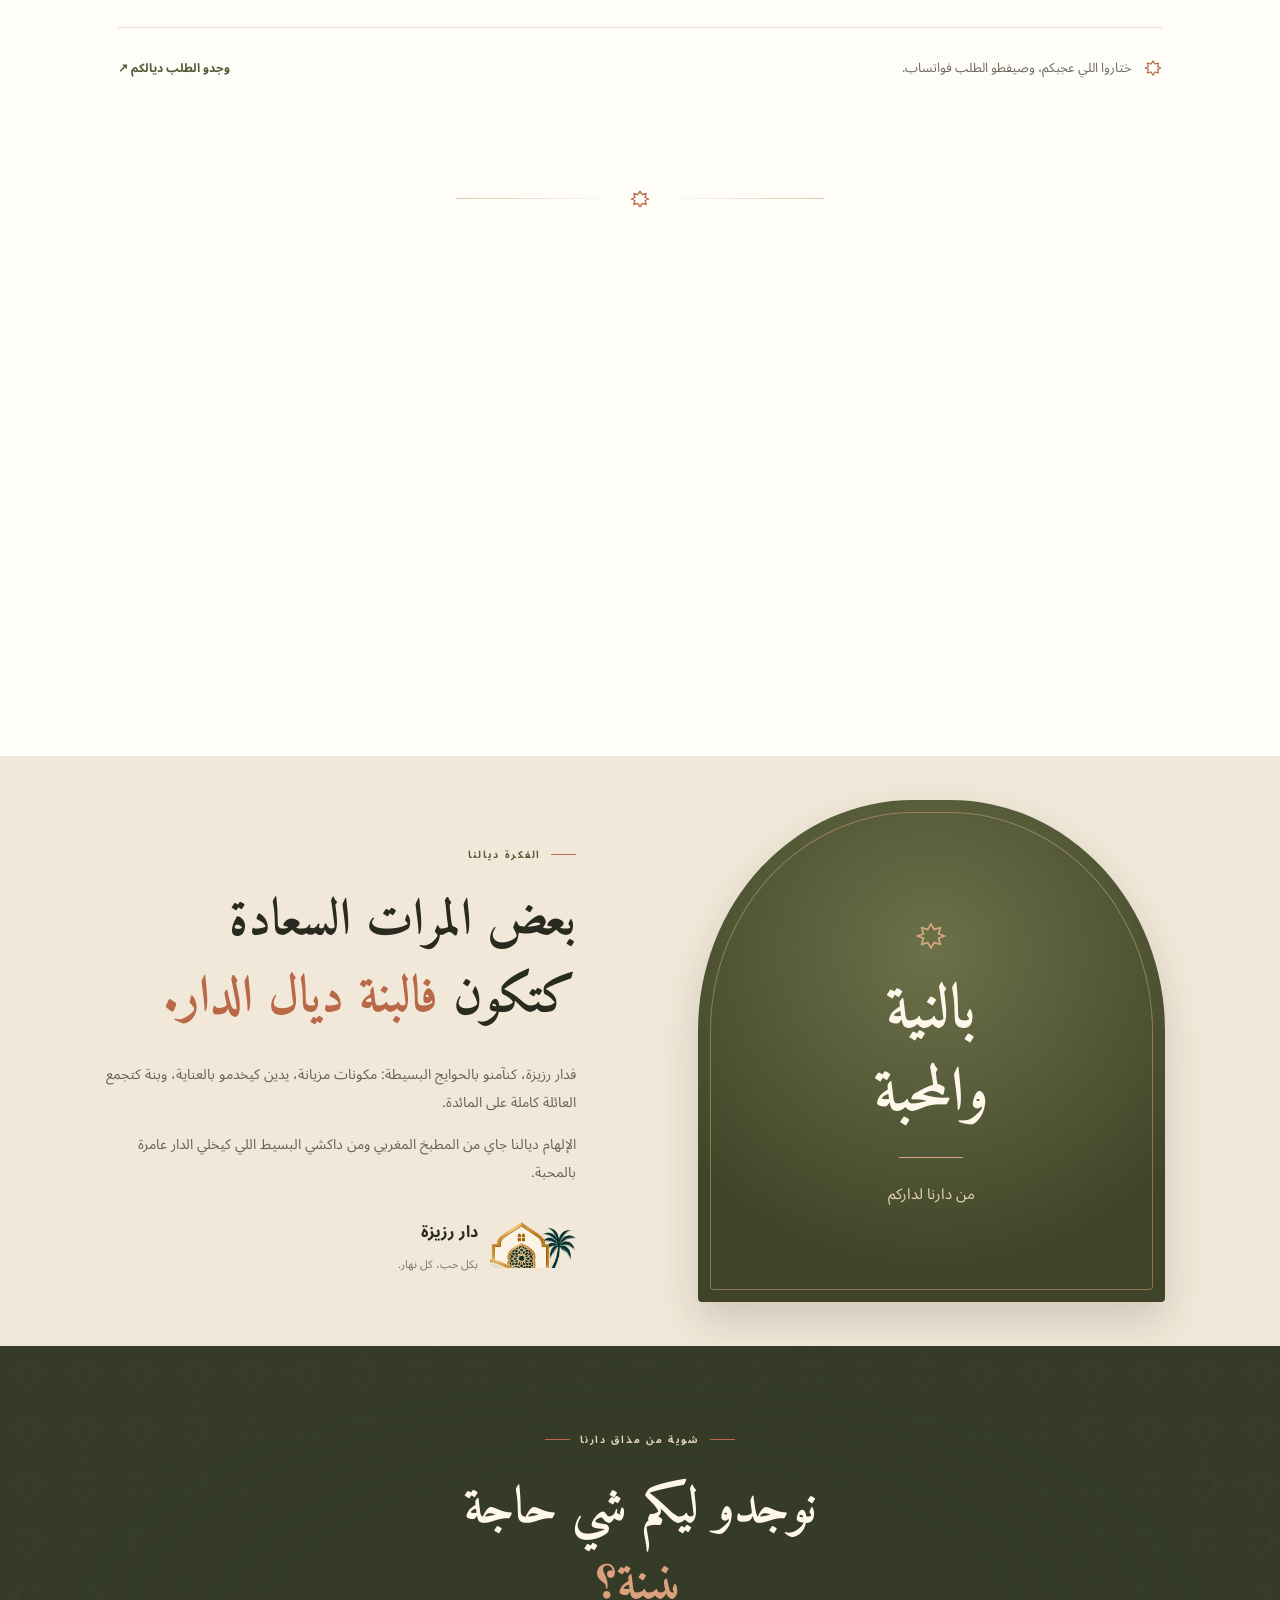
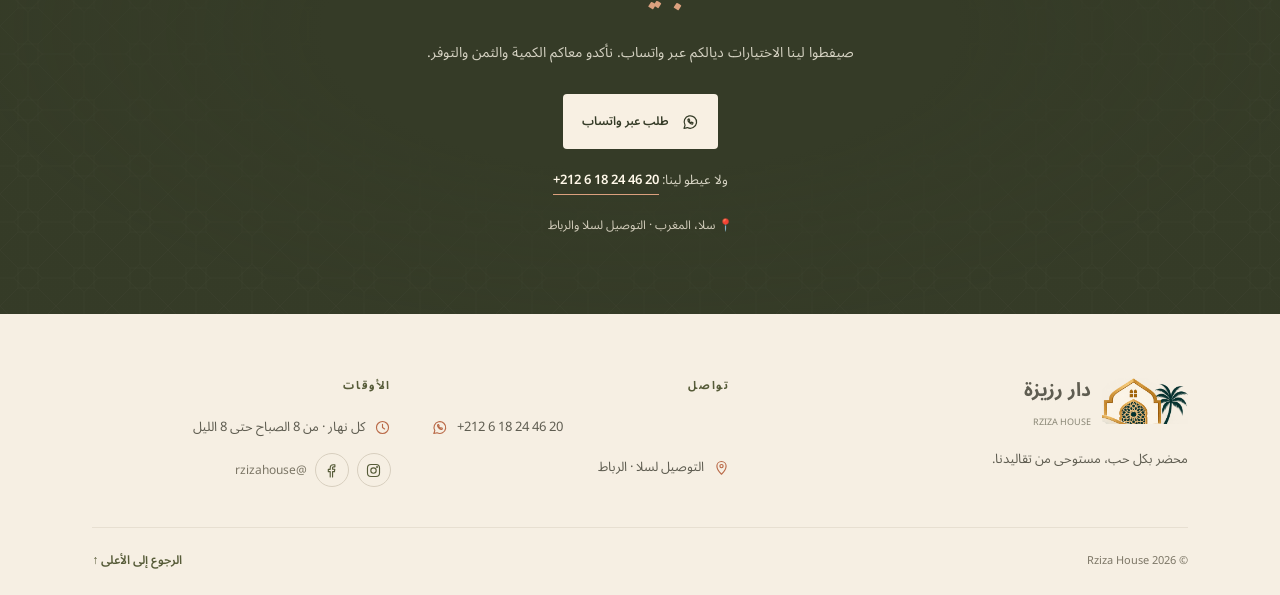
==== commit 5b2fa24c: "Advertise free delivery in Salé Top banner, hero badge, promise strip and basket note now say delive" ====
--- a/public/index.html
+++ b/public/index.html
@@ -54,7 +54,7 @@
 </svg>
 
 <div class="topline">
-  <span data-i18n="topline">التوصيل لسلا والرباط</span>
+  <span data-i18n="topline">التوصيل مجاني فسلا · 10 درهم للرباط</span>
   <span class="top-dot">✦</span>
   <span data-i18n="topline2">الطلبات كل نهار، من 8 الصباح حتى 8 الليل</span>
 </div>
@@ -101,7 +101,7 @@
       </div>
       <ul class="hero-badges">
         <li><svg class="icon" aria-hidden="true"><use href="#i-flame"/></svg><span data-i18n="badgeFresh">مطيب نفس النهار</span></li>
-        <li><svg class="icon" aria-hidden="true"><use href="#i-pin"/></svg><span data-i18n="badgeDelivery">التوصيل لسلا والرباط</span></li>
+        <li><svg class="icon" aria-hidden="true"><use href="#i-pin"/></svg><span data-i18n="badgeDelivery">توصيل مجاني فسلا</span></li>
         <li><svg class="icon" aria-hidden="true"><use href="#i-chat"/></svg><span data-i18n="badgeWhatsapp">الطلب عبر واتساب</span></li>
       </ul>
     </div>
@@ -115,7 +115,7 @@
   <section class="promise-strip">
     <div><svg class="promise-icon" aria-hidden="true"><use href="#i-wheat"/></svg><span data-i18n="promise1">وصفات تقليدية</span></div>
     <div><svg class="promise-icon" aria-hidden="true"><use href="#i-heart"/></svg><span data-i18n="promise2">محضر بكل حب</span></div>
-    <div><svg class="promise-icon" aria-hidden="true"><use href="#i-pin"/></svg><span data-i18n="promise3">التوصيل لسلا والرباط</span></div>
+    <div><svg class="promise-icon" aria-hidden="true"><use href="#i-pin"/></svg><span data-i18n="promise3">التوصيل مجاني فسلا، 10 درهم للرباط</span></div>
   </section>
 
   <section class="products section-pad" id="produits">
@@ -253,7 +253,7 @@
     <div class="cart-bottom">
       <div id="cartTotal" class="cart-total" hidden>
         <div class="cart-line"><span data-i18n="subtotalLabel">المنتوجات</span><span id="cartSubtotalValue"></span></div>
-        <div class="cart-line"><span data-i18n="deliveryLabel">التوصيل (سلا والرباط)</span><span id="cartDeliveryValue"></span></div>
+        <div class="cart-line"><span id="cartDeliveryLabel">التوصيل (سلا)</span><span id="cartDeliveryValue"></span></div>
         <span data-i18n="totalLabel">المجموع</span>
         <strong id="cartTotalValue"></strong>
       </div>
@@ -265,7 +265,7 @@
           <input id="custName" type="text" autocomplete="given-name" maxlength="60">
         </label>
         <div class="delivery-fields">
-          <small class="delivery-note" data-i18n="deliveryNote">التوصيل غير لسلا والرباط.</small>
+          <small class="delivery-note" data-i18n="deliveryNote">التوصيل مجاني فسلا، و10 درهم للرباط.</small>
           <div class="mode-toggle" role="radiogroup">
             <label><input type="radio" name="city" value="sale" checked><span data-i18n="citySale">سلا</span></label>
             <label><input type="radio" name="city" value="rabat"><span data-i18n="cityRabat">الرباط</span></label>
@@ -281,7 +281,7 @@
         </label>
       </div>
 
-      <p data-i18n="priceNote">التوصيل لسلا والرباط: 10 درهم، محسوب فالمجموع. الطلب ديالكم كيتأكد عبر واتساب.</p>
+      <p data-i18n="priceNote">التوصيل مجاني فسلا، و10 درهم للرباط، محسوب فالمجموع. الطلب ديالكم كيتأكد عبر واتساب.</p>
       <button id="sendOrder" class="btn btn-dark order-submit" type="button">
         <span data-i18n="sendWhatsapp">صيفط الطلب عبر واتساب</span>
         <svg class="icon" aria-hidden="true"><use href="#i-chat"/></svg>
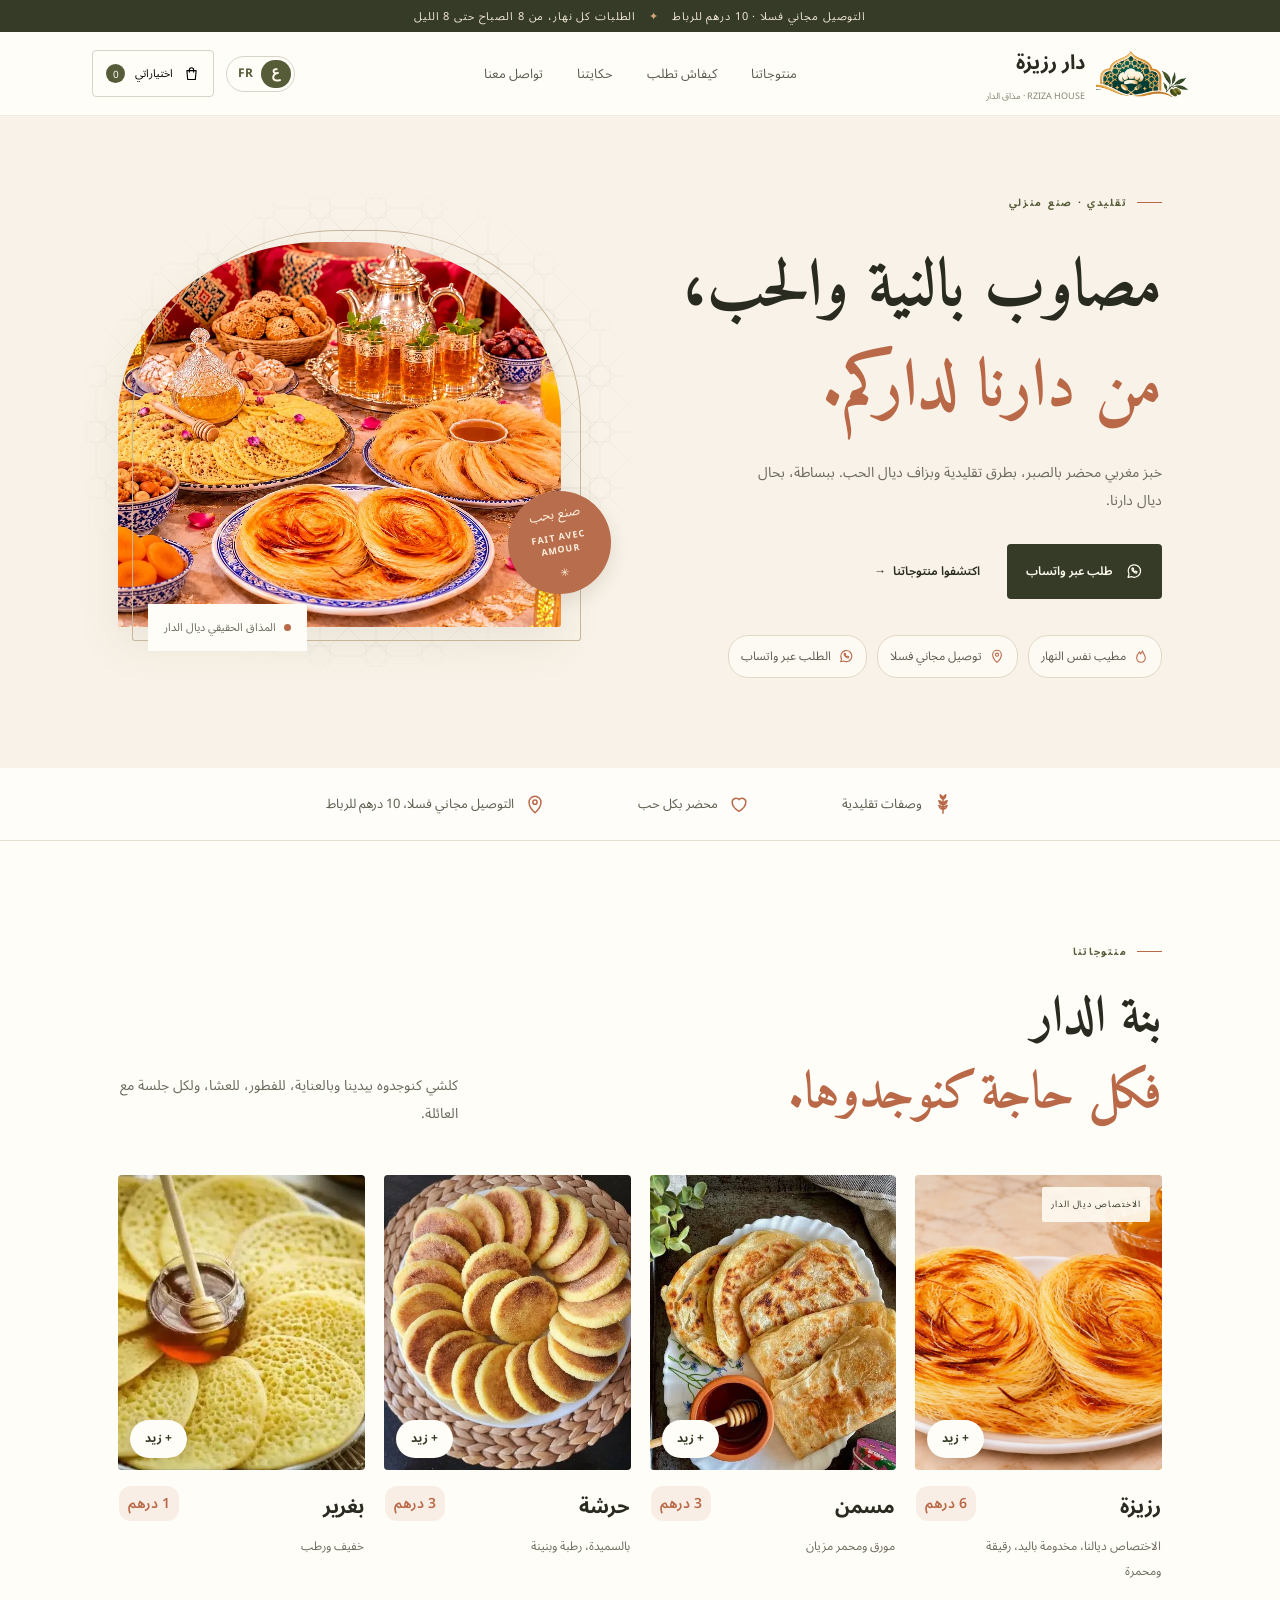
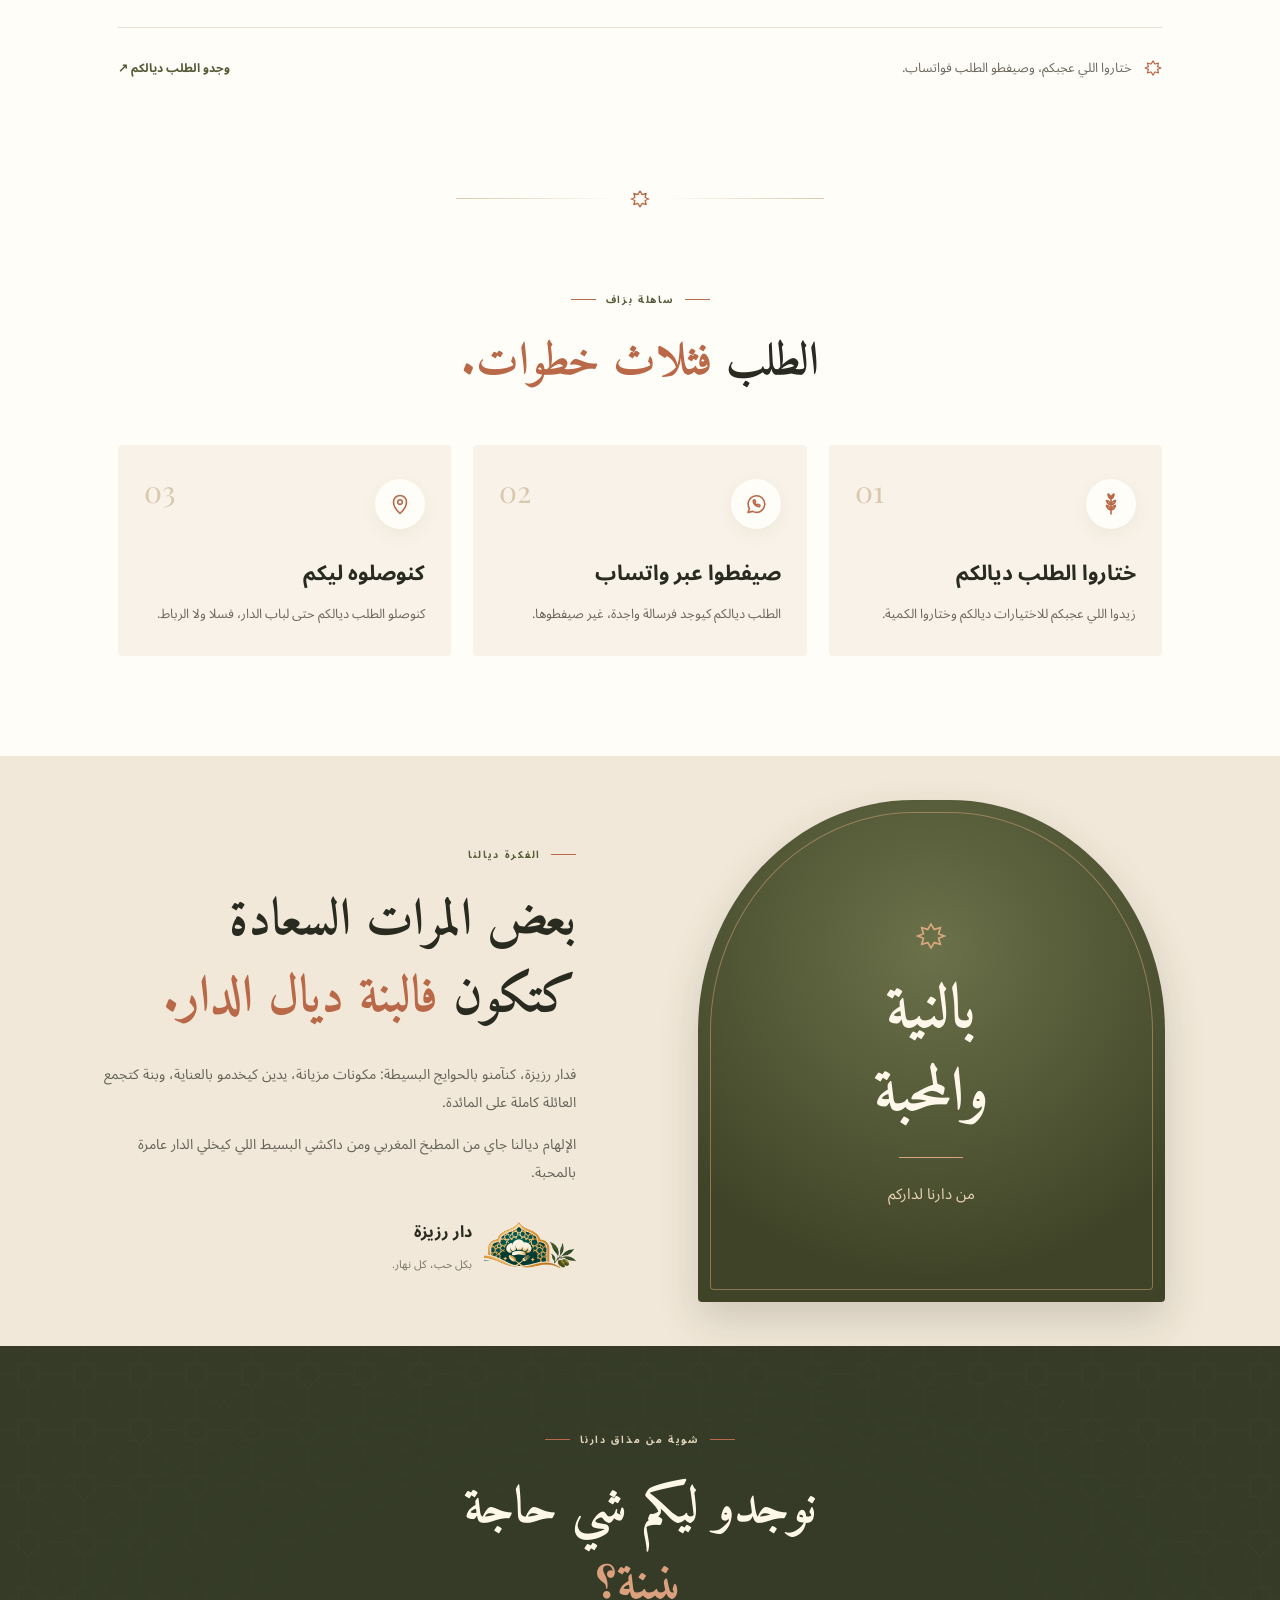
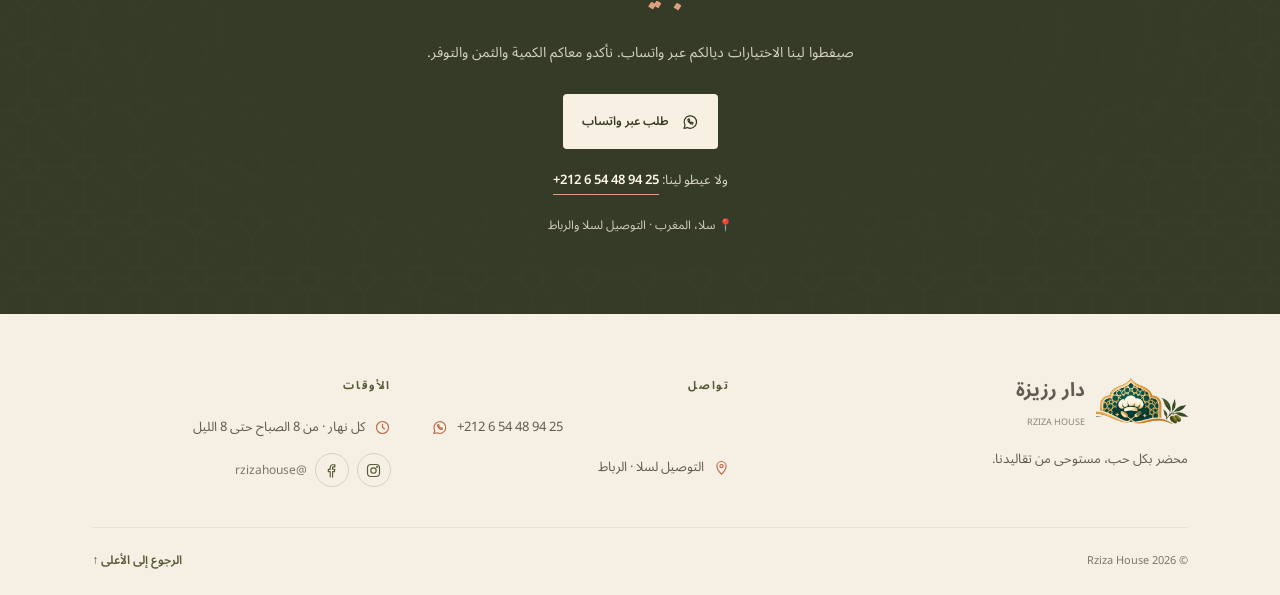
==== commit 4b064993: "New logo: arch with chef hat and olive branch Header, footer, signature and /carte use the new emble" ====
--- a/public/index.html
+++ b/public/index.html
@@ -16,7 +16,7 @@
   <meta property="og:title" content="دار رزيزة | Rziza House — مذاق الدار">
   <meta property="og:description" content="خبز مغربي مصاوب فالدار بسلا، كنوصلوه لسلا والرباط: الرزيزة، المسمن، الحرشة، البغرير. الطلب عبر واتساب.">
   <meta property="og:url" content="https://rziza-house.pages.dev/">
-  <meta property="og:image" content="https://rziza-house.pages.dev/images/og.jpg?v=3">
+  <meta property="og:image" content="https://rziza-house.pages.dev/images/og.jpg?v=4">
   <meta property="og:image:width" content="1200">
   <meta property="og:image:height" content="630">
   <meta property="og:image:alt" content="دار رزيزة — مذاق الدار، التوصيل لسلا والرباط">
--- a/public/theme.css
+++ b/public/theme.css
@@ -130,9 +130,13 @@
   direction: ltr;
 }
 .lang-toggle span {
+  display: grid;
+  place-items: center;
   min-width: 30px;
-  padding: 5px 8px;
+  height: 28px;
+  padding: 0 8px;
   border-radius: 16px;
+  line-height: 1;
   font-size: 12px;
   font-weight: 700;
   color: var(--olive);
@@ -143,8 +147,9 @@
 }
 .lang-toggle span[data-lang="ar"] {
   font-family: var(--arabic);
-  font-size: 13px;
-  line-height: 1.1;
+  font-size: 14px;
+  line-height: 1;
+  padding-bottom: 3px; /* Arabic glyphs sit low in their line box */
 }
 .lang-toggle span.active {
   background: var(--olive);
@@ -1409,9 +1414,23 @@
   .header.scrolled {
     height: 64px;
   }
+  /* Same height and corners as the basket button next to it */
+  .lang-toggle {
+    height: 36px;
+    padding: 3px;
+    gap: 2px;
+    border-radius: var(--radius);
+  }
   .lang-toggle span {
-    min-width: 26px;
-    padding: 4px 6px;
+    width: 28px;
+    min-width: 0;
+    height: 28px;
+    padding: 0;
+    border-radius: 2px;
+    font-size: 11px;
+  }
+  .lang-toggle span[data-lang="ar"] {
+    font-size: 15px;
   }
   .cart-btn .icon {
     display: none;
@@ -1666,6 +1685,26 @@
   }
 
 }
+/* Very narrow phones: keep the header on one line */
+@media (max-width: 360px) {
+  .brand {
+    gap: 7px;
+  }
+  .brand-copy small {
+    display: none;
+  }
+  .brand-copy strong {
+    font-size: 15px;
+    white-space: nowrap;
+  }
+  .brand-mark,
+  .header.scrolled .brand-mark {
+    height: 30px;
+  }
+  .header-actions {
+    gap: 4px;
+  }
+}
 @media (prefers-reduced-motion: reduce) {
   *,
   *::before,
